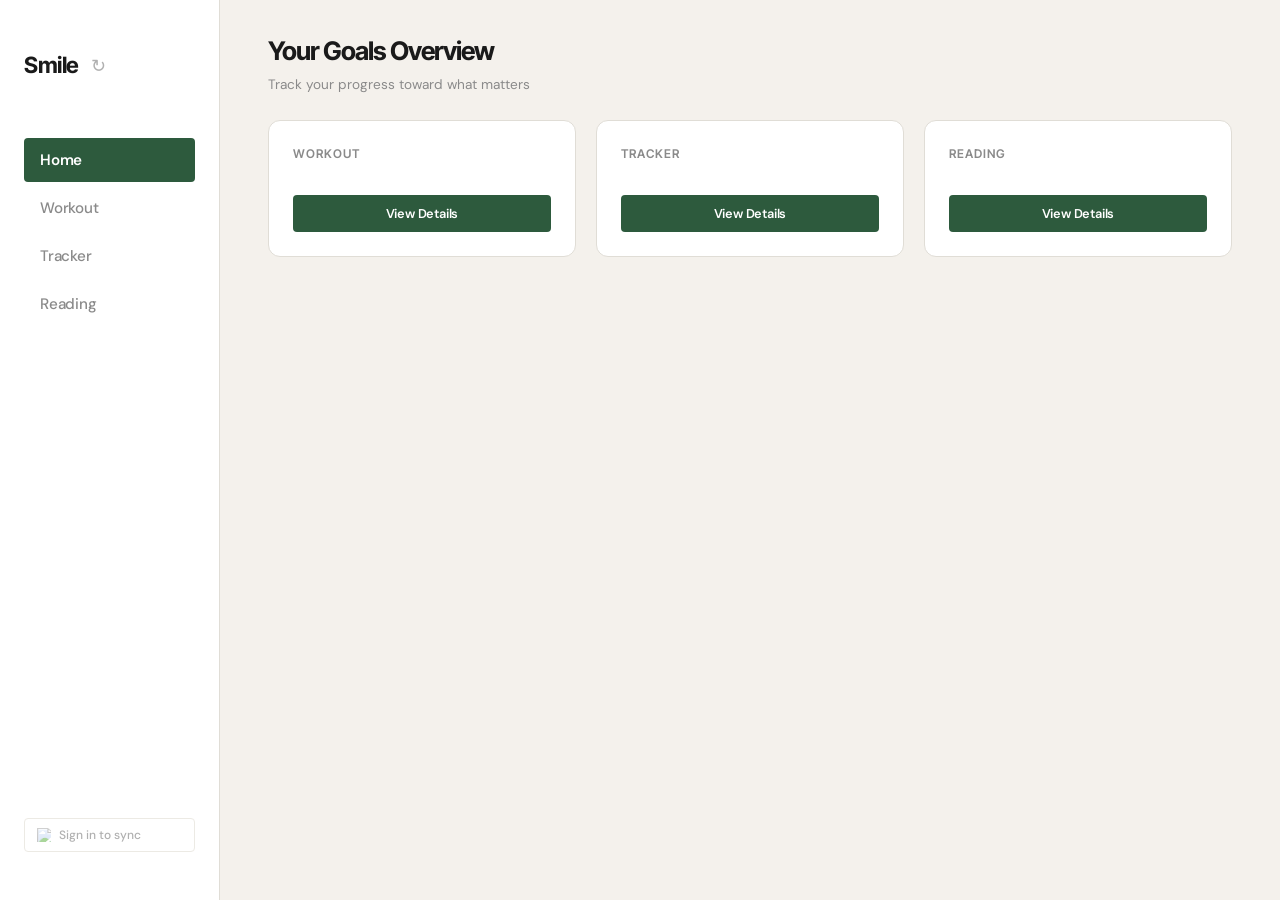
==== index.html @ b223a724 "Add refresh button next to Smile brand name Small ↻ button in the sidebar for easy refresh on mobile" ====
<!DOCTYPE html>
<html lang="en">
<head>
    <meta charset="UTF-8">
    <meta name="viewport" content="width=device-width, initial-scale=1.0">
    <title>Smile</title>
    <link rel="icon" href="data:image/svg+xml,<svg xmlns='http://www.w3.org/2000/svg' viewBox='0 0 100 100'><rect width='100' height='100' rx='22' fill='%231A3B1C'/><rect x='27' y='26' width='10' height='22' rx='5' fill='%23E8E2D2'/><rect x='57' y='26' width='10' height='22' rx='5' fill='%23E8E2D2'/><path d='M 28 60 Q 50 82 72 60' stroke='%23E8E2D2' stroke-width='4' fill='none' stroke-linecap='round'/></svg>" type="image/svg+xml">
    <link rel="manifest" href="manifest.json">
    <meta name="theme-color" content="#2D5A3D">
    <meta name="apple-mobile-web-app-capable" content="yes">
    <meta name="apple-mobile-web-app-status-bar-style" content="black-translucent">
    <meta name="apple-mobile-web-app-title" content="Smile">
    <link rel="apple-touch-icon" href="icon-192.png">
    <!-- Firebase SDK -->
    <script src="https://www.gstatic.com/firebasejs/10.12.2/firebase-app-compat.js"></script>
    <script src="https://www.gstatic.com/firebasejs/10.12.2/firebase-auth-compat.js"></script>
    <script src="https://www.gstatic.com/firebasejs/10.12.2/firebase-database-compat.js"></script>
    <style>
@import url('https://fonts.googleapis.com/css2?family=DM+Sans:wght@400;500;600;700&family=Inter+Tight:wght@400;500;600;700&display=swap');

* {
    margin: 0;
    padding: 0;
    box-sizing: border-box;
}

:root {
    --primary-accent: #2D5A3D;
    --accent-pop: #E07A3A;
    --bg-main: #FFFFFF;
    --bg-surface: #F4F1EC;
    --bg-card: #FFFFFF;
    --text-primary: #1A1A1A;
    --text-secondary: #8A8A8A;
    --text-tertiary: #B0B0B0;
    --border-color: #E0DDD6;
    --border-light: #ECEAE4;
    --shadow-sm: 0 1px 2px rgba(0, 0, 0, 0.04);
    --shadow-md: 0 4px 16px rgba(0, 0, 0, 0.06);
    --shadow-lg: 0 8px 32px rgba(0, 0, 0, 0.08);
    --radius-sm: 4px;
    --radius-md: 8px;
    --radius-lg: 12px;
}

body {
    font-family: 'DM Sans', -apple-system, BlinkMacSystemFont, sans-serif;
    background-color: var(--bg-main);
    color: var(--text-primary);
    line-height: 1.5;
    -webkit-font-smoothing: antialiased;
}

.app-container {
    display: flex;
    height: 100vh;
    gap: 0;
}

.sidebar-nav {
    width: 220px;
    background: var(--bg-main);
    border-right: 1px solid var(--border-color);
    padding: 3rem 1.5rem;
    display: flex;
    flex-direction: column;
    gap: 3.5rem;
    overflow-y: auto;
    flex-shrink: 0;
}

.sidebar-brand {
    font-family: 'Inter Tight', sans-serif;
    font-size: 1.4rem;
    font-weight: 700;
    color: var(--text-primary);
    letter-spacing: -0.5px;
}

.sidebar-menu {
    display: flex;
    flex-direction: column;
    gap: 0.25rem;
}

.sidebar-btn {
    padding: 0.75rem 1rem;
    border: none;
    background: transparent;
    color: var(--text-secondary);
    font-family: 'DM Sans', sans-serif;
    font-size: 0.95rem;
    font-weight: 500;
    cursor: pointer;
    border-radius: var(--radius-sm);
    transition: color 0.2s ease;
    text-align: left;
    letter-spacing: -0.2px;
}

.sidebar-btn:hover { color: var(--text-primary); }

.sidebar-btn.active {
    background: var(--primary-accent);
    color: #FFFFFF;
    font-weight: 600;
}

.pages-wrapper {
    flex: 1;
    overflow-y: auto;
    padding: 2rem 3rem;
    background: var(--bg-surface);
}

.page { display: none; animation: fadeIn 0.3s ease-in; }
.page.active { display: block; }

@keyframes fadeIn {
    from { opacity: 0; transform: translateY(4px); }
    to { opacity: 1; transform: translateY(0); }
}

.page-header { margin-bottom: 1.5rem; }

.page-header h1 {
    font-family: 'Inter Tight', sans-serif;
    font-size: 1.6rem;
    color: var(--text-primary);
    margin-bottom: 0.3rem;
    font-weight: 700;
    letter-spacing: -1px;
}

.page-header p {
    font-size: 0.85rem;
    color: var(--text-secondary);
    font-weight: 400;
}

.goals-grid {
    display: grid;
    grid-template-columns: repeat(3, 1fr);
    gap: 1.25rem;
}

.goal-card {
    background: var(--bg-card);
    border: 1px solid var(--border-color);
    border-radius: var(--radius-lg);
    padding: 1.5rem;
    transition: border-color 0.2s ease;
    display: flex;
    flex-direction: column;
}

.goal-card:hover { border-color: var(--text-tertiary); }

.goal-card h3 {
    font-family: 'Inter Tight', sans-serif;
    font-size: 0.75rem;
    color: var(--text-secondary);
    margin-bottom: 1rem;
    font-weight: 600;
    text-transform: uppercase;
    letter-spacing: 1px;
}

.goal-items {
    margin-bottom: 1rem;
    display: flex;
    flex-direction: column;
    gap: 0.25rem;
    flex: 1;
}

.goal-item {
    display: grid;
    grid-template-columns: 1.2fr 1fr 1fr auto;
    gap: 0.5rem;
    align-items: center;
    padding: 0.5rem 0;
    border-bottom: 1px solid var(--border-light);
}

.goal-item:last-of-type { border-bottom: none; }

.goal-item-name { color: var(--text-primary); font-weight: 500; font-size: 0.9rem; }

.goal-item-current {
    text-align: center; font-weight: 500; color: var(--text-secondary);
    font-size: 0.85rem; font-family: 'Inter Tight', sans-serif;
    background: var(--bg-surface); border-radius: var(--radius-sm);
    padding: 0.25rem 0.5rem;
}

.goal-item-goal {
    text-align: center; font-weight: 700; color: var(--primary-accent);
    font-size: 0.85rem; font-family: 'Inter Tight', sans-serif;
    background: rgba(45, 90, 61, 0.08); border-radius: var(--radius-sm);
    padding: 0.25rem 0.5rem;
}

.goal-item-pct {
    text-align: right; font-weight: 700; color: var(--accent-pop);
    min-width: 36px; font-size: 0.85rem; font-family: 'Inter Tight', sans-serif;
}

.goal-header-row { display: none; }

.goal-item.goal-header {
    background: transparent; border: none;
    border-bottom: 2px solid var(--border-color);
    padding: 0 0 0.5rem 0; margin-bottom: 0.25rem;
}

.goal-item.goal-header .goal-item-name { font-size: 0; }

.goal-item.goal-header .goal-item-current,
.goal-item.goal-header .goal-item-goal {
    font-size: 0.7rem; font-weight: 700; color: var(--text-secondary);
    text-transform: uppercase; letter-spacing: 0.5px;
    background: none; padding: 0;
}

.goal-item.goal-header .goal-item-current { color: var(--text-tertiary); }
.goal-item.goal-header .goal-item-goal { color: var(--primary-accent); }

.goal-item.goal-header .goal-item-pct {
    font-size: 0.7rem; font-weight: 700; color: var(--text-tertiary);
    text-transform: uppercase; letter-spacing: 0.5px;
}

.countdown-section { margin-top: 0.75rem; padding-top: 0.75rem; border-top: 1px solid var(--border-color); }
.countdown-text { font-size: 0.8rem; color: var(--text-secondary); font-weight: 500; }

.card-link-btn {
    background: var(--primary-accent); color: #FFFFFF; border: none;
    padding: 0.65rem 1.25rem; border-radius: var(--radius-sm);
    cursor: pointer; font-family: 'DM Sans', sans-serif; font-weight: 600;
    transition: opacity 0.2s ease; width: 100%; font-size: 0.8rem;
    letter-spacing: -0.2px; margin-top: auto;
}

.card-link-btn:hover { opacity: 0.85; }

.workout-container { display: flex; flex-direction: column; gap: 2rem; }

.exercises-grid {
    display: grid; grid-template-columns: repeat(auto-fill, minmax(280px, 1fr)); gap: 1.25rem;
}

.workout-card {
    background: var(--bg-card); border: 1px solid var(--border-color);
    border-radius: var(--radius-lg); padding: 1.75rem;
    transition: border-color 0.2s ease;
}

.workout-card:hover { border-color: var(--text-tertiary); }

.card-header { display: flex; justify-content: space-between; align-items: start; margin-bottom: 1.5rem; }
.card-header h3 { font-family: 'Inter Tight', sans-serif; font-size: 1rem; color: var(--text-primary); font-weight: 600; }

.card-label {
    background: var(--bg-surface); color: var(--text-primary);
    padding: 0.3rem 0.75rem; border-radius: var(--radius-sm);
    font-size: 0.75rem; font-weight: 600; border: 1px solid var(--border-color);
    font-family: 'Inter Tight', sans-serif;
}

.workout-card h3 {
    font-family: 'Inter Tight', sans-serif; font-size: 1rem;
    color: var(--text-primary); margin-bottom: 0.5rem; font-weight: 600;
}

.exercise-goal {
    display: inline-block; background: var(--bg-surface); color: var(--text-secondary);
    padding: 0.35rem 0.75rem; border-radius: var(--radius-sm); font-size: 0.8rem;
    font-weight: 600; margin-bottom: 1rem; font-family: 'Inter Tight', sans-serif;
    letter-spacing: -0.2px;
}

.card-content { display: flex; flex-direction: column; gap: 1rem; }

.input-group { display: flex; flex-direction: column; gap: 0.4rem; }

.input-group label {
    font-weight: 500; color: var(--text-secondary); font-size: 0.8rem;
    text-transform: uppercase; letter-spacing: 0.3px;
}

.input-group input, .input-group select {
    padding: 0.7rem 0.85rem; border: 1px solid var(--border-color);
    border-radius: var(--radius-sm); font-size: 0.95rem;
    font-family: 'DM Sans', sans-serif; transition: border-color 0.2s ease;
    background: var(--bg-main); color: var(--text-primary);
}

.input-group input:focus, .input-group select:focus { outline: none; border-color: var(--text-primary); }

.input-group-inline {
    display: grid; grid-template-columns: repeat(auto-fit, minmax(150px, 1fr));
    gap: 1rem; align-items: end;
}

.btn-primary {
    background: var(--primary-accent); color: #FFFFFF; border: none;
    padding: 0.7rem 1.5rem; border-radius: var(--radius-sm); font-size: 0.9rem;
    font-family: 'DM Sans', sans-serif; font-weight: 600; cursor: pointer;
    transition: opacity 0.2s ease; letter-spacing: -0.2px;
}

.btn-primary:hover { opacity: 0.85; }
.btn-primary:active { opacity: 0.75; }

.progress-display {
    margin-top: 0.75rem; padding: 0.75rem; background: var(--bg-surface);
    border-radius: var(--radius-sm); font-size: 0.85rem;
    color: var(--text-secondary); font-family: 'Inter Tight', sans-serif;
}

.progress-display.achieved { background: var(--bg-surface); color: var(--text-primary); font-weight: 600; }

.tracker-container { display: flex; flex-direction: column; gap: 1rem; }
.tracker-top-row { display: grid; grid-template-columns: 1fr 1fr; gap: 1.25rem; }

.progress-section {
    background: var(--bg-card); border: 1px solid var(--border-color);
    border-radius: var(--radius-lg); padding: 1rem 1.5rem;
}

.progress-section .big-stat {
    display: flex; align-items: baseline; justify-content: center;
    gap: 0.5rem; margin-bottom: 0.5rem;
}

.progress-section .stat-value { font-size: 1.8rem; margin-bottom: 0; }
.progress-section .stat-label { font-size: 0.8rem; }

.progress-section h2, .input-section h2, .breakdown-section h2, .history-section h2 {
    font-family: 'Inter Tight', sans-serif; font-size: 0.75rem;
    color: var(--text-secondary); margin-bottom: 1rem; font-weight: 600;
    text-transform: uppercase; letter-spacing: 1px;
}

.big-stat { text-align: center; margin-bottom: 0.75rem; }

.stat-value {
    font-family: 'Inter Tight', sans-serif; font-size: 2rem; font-weight: 700;
    color: var(--text-primary); margin-bottom: 0.2rem; letter-spacing: -1.5px;
}

.stat-label { font-size: 0.8rem; color: var(--text-secondary); }

.progress-bar {
    height: 4px; background: var(--border-color); border-radius: 2px;
    overflow: hidden; margin-bottom: 0.5rem;
}

.progress-fill {
    height: 100%; background: var(--primary-accent);
    border-radius: 2px; transition: width 0.4s ease;
}

.progress-text { text-align: center; color: var(--text-secondary); font-weight: 500; font-size: 0.85rem; }

.btn-edit-trades {
    display: block; margin: 0.75rem auto 0; background: none; border: 1px solid var(--border-color);
    color: var(--text-tertiary); font-size: 0.7rem; font-weight: 500; padding: 0.35rem 0.75rem;
    border-radius: var(--radius-sm); cursor: pointer; font-family: 'DM Sans', sans-serif;
    transition: all 0.2s;
}
.btn-edit-trades:hover { color: var(--text-primary); border-color: var(--text-secondary); }

.input-section, .breakdown-section {
    background: var(--bg-card); border: 1px solid var(--border-color);
    border-radius: var(--radius-lg); padding: 1rem 1.5rem;
}

.breakdown-grid { display: grid; grid-template-columns: repeat(4, 1fr); gap: 0.75rem; }

.breakdown-card {
    background: var(--bg-surface); border: 1px solid var(--border-light);
    border-radius: var(--radius-md); padding: 1rem 1.25rem;
    transition: border-color 0.2s ease;
}

.breakdown-card:hover { border-color: var(--text-tertiary); }

.breakdown-card h3 {
    font-family: 'Inter Tight', sans-serif; font-size: 0.8rem;
    color: var(--text-primary); margin-bottom: 0.5rem; font-weight: 600;
}

.breakdown-card .stat-value { font-size: 1.4rem; letter-spacing: -1px; }
.breakdown-card .stat-label { font-size: 0.7rem; }
.breakdown-stat { text-align: center; margin-bottom: 0.5rem; }

.breakdown-detail {
    font-size: 0.75rem; color: var(--text-secondary);
    margin-bottom: 0.25rem; display: flex; justify-content: space-between;
}

.mini-progress { height: 3px; background: var(--border-color); border-radius: 2px; overflow: hidden; margin-top: 0.75rem; }
.mini-progress-fill { height: 100%; background: var(--primary-accent); transition: width 0.4s ease; }

.history-section {
    background: var(--bg-card); border: 1px solid var(--border-color);
    border-radius: var(--radius-lg); padding: 2rem;
}

.trade-list { display: flex; flex-direction: column; gap: 0; }

.trade-item {
    display: flex; justify-content: space-between; align-items: center;
    padding: 1rem 0; border-bottom: 1px solid var(--border-light);
}

.trade-item:last-child { border-bottom: none; }
.trade-item-left { display: flex; flex-direction: column; gap: 0.2rem; }
.trade-item-size { font-weight: 600; color: var(--text-primary); font-size: 0.9rem; }
.trade-item-date { font-size: 0.8rem; color: var(--text-tertiary); }

.trade-item-profit {
    font-family: 'Inter Tight', sans-serif; font-size: 1rem;
    font-weight: 700; color: var(--text-primary);
}

.empty-state { text-align: center; padding: 2.5rem; color: var(--text-tertiary); font-size: 0.9rem; }

.reading-container { display: flex !important; flex-direction: column; gap: 2rem; }
.books-grid { display: grid !important; grid-template-columns: repeat(3, 1fr) !important; gap: 1.25rem !important; }

.book-card {
    background: var(--bg-card); border: 1px solid var(--border-color);
    border-radius: var(--radius-lg); padding: 2rem;
    transition: border-color 0.2s ease; display: flex !important;
    flex-direction: column; gap: 1.5rem; position: relative;
    overflow: hidden; color: var(--text-primary);
}

.book-card::before {
    content: ''; position: absolute; top: 0; left: 0; right: 0;
    height: 3px; pointer-events: none;
}

.book-card:hover { border-color: var(--text-tertiary); }
.book-card-gradient-1::before { background: var(--primary-accent); }
.book-card-gradient-2::before { background: var(--accent-pop); }
.book-card-gradient-3::before { background: var(--text-secondary); }

.book-header { display: flex; gap: 1rem; align-items: center; z-index: 1; }

.book-icon {
    font-family: 'Inter Tight', sans-serif; font-size: 1rem; font-weight: 700;
    width: 40px; height: 40px; display: flex; align-items: center;
    justify-content: center; background: var(--bg-surface);
    border-radius: var(--radius-sm); flex-shrink: 0; color: var(--text-primary);
}

.book-info { flex: 1; }

.book-card h3 {
    font-family: 'Inter Tight', sans-serif; font-size: 1.1rem;
    color: var(--text-primary); margin-bottom: 0.15rem;
    font-weight: 700; letter-spacing: -0.5px;
}

.book-author { color: var(--text-secondary); font-size: 0.85rem; font-weight: 400; }
.book-body { display: flex; flex-direction: column; gap: 1.25rem; z-index: 1; }
.input-row { display: flex; gap: 0.75rem; align-items: flex-end; }
.input-row .input-group { flex: 1; }

.input-row .input-group label {
    font-size: 0.75rem; font-weight: 500; color: var(--text-secondary);
    margin-bottom: 0.4rem; text-transform: uppercase; letter-spacing: 0.3px;
}

.input-row .input-group input {
    background: var(--bg-surface); border: 1px solid var(--border-color);
    color: var(--text-primary); padding: 0.6rem; border-radius: var(--radius-sm);
    font-size: 0.9rem; font-family: 'Inter Tight', sans-serif; font-weight: 600;
    text-align: center; transition: border-color 0.2s ease;
    width: 100%; box-sizing: border-box;
}

.input-row .input-group input::placeholder { color: var(--text-tertiary); }
.input-row .input-group input:focus { outline: none; border-color: var(--text-primary); }
.divider { font-size: 1rem; color: var(--text-tertiary); font-weight: 300; margin-bottom: 0.4rem; }

.btn-save {
    background: var(--primary-accent); border: none; color: #FFFFFF;
    padding: 0.7rem 1.25rem; border-radius: var(--radius-sm); font-size: 0.85rem;
    font-family: 'DM Sans', sans-serif; font-weight: 600; cursor: pointer;
    transition: opacity 0.2s ease; letter-spacing: -0.2px;
}

.btn-save:hover { opacity: 0.85; }
.btn-save:active { opacity: 0.75; }

.book-card .progress-display {
    background: var(--bg-surface); color: var(--text-secondary); border: none;
    border-radius: var(--radius-sm); padding: 0.75rem; font-size: 0.8rem;
    font-weight: 500; text-align: center; font-family: 'Inter Tight', sans-serif;
}

.book-card .progress-display.achieved { background: var(--bg-surface); color: var(--text-primary); font-weight: 600; }

@media (max-width: 768px) {
    .app-container { flex-direction: column; }
    .sidebar-nav {
        width: 100%; border-right: none; border-bottom: 1px solid var(--border-color);
        padding: 1.5rem; display: grid; grid-template-columns: auto 1fr;
        gap: 2rem; align-items: center; flex-direction: row;
    }
    .sidebar-brand { grid-column: 1; }
    .sidebar-menu { grid-column: 2; flex-direction: row; gap: 0.5rem; }
    .pages-wrapper { padding: 2rem; }
    .page-header h1 { font-size: 1.6rem; }
    .goals-grid, .exercises-grid, .breakdown-grid, .tracker-top-row { grid-template-columns: 1fr; }
    .books-grid { grid-template-columns: 1fr !important; }
}

.auth-section {
    margin-top: auto;
    padding-top: 0.5rem;
}

.sign-in-btn {
    display: flex; align-items: center; gap: 0.5rem;
    width: 100%; padding: 0.5rem 0.75rem; border: 1px solid var(--border-light);
    background: transparent; border-radius: var(--radius-sm);
    cursor: pointer; font-family: 'DM Sans', sans-serif; font-size: 0.75rem;
    font-weight: 500; color: var(--text-tertiary); transition: color 0.2s;
}
.sign-in-btn:hover { color: var(--text-secondary); border-color: var(--border-color); }
.sign-in-btn img { width: 14px; height: 14px; opacity: 0.5; }

.user-info {
    display: flex; align-items: center; gap: 0.5rem;
    padding: 0;
}
.user-avatar { display: none; }
.user-initial {
    width: 20px; height: 20px; border-radius: 50%; background: var(--primary-accent);
    color: #fff; font-size: 0.6rem; font-weight: 700; display: flex;
    align-items: center; justify-content: center; flex-shrink: 0;
    font-family: 'Inter Tight', sans-serif;
}
.user-details { flex: 1; min-width: 0; }
.user-name {
    font-size: 0.7rem; font-weight: 500; color: var(--text-tertiary);
    white-space: nowrap; overflow: hidden; text-overflow: ellipsis;
}
.user-email { display: none; }
.sign-out-btn {
    background: none; border: none; color: var(--text-tertiary);
    font-size: 0.65rem; font-weight: 400; cursor: pointer; padding: 0;
    font-family: 'DM Sans', sans-serif; opacity: 0; transition: opacity 0.2s;
}
.auth-section:hover .sign-out-btn { opacity: 1; }
.sign-out-btn:hover { color: var(--accent-pop); }

.refresh-btn {
    background: none; border: none; color: var(--text-tertiary);
    font-size: 1.1rem; cursor: pointer; padding: 0.1rem 0.3rem;
    border-radius: var(--radius-sm); transition: all 0.2s; vertical-align: middle;
    margin-left: 0.25rem;
}
.refresh-btn:hover { color: var(--primary-accent); }
.refresh-btn:active { transform: rotate(180deg); }

.sync-badge { display: none; }
.sync-dot {
    width: 5px; height: 5px; background: var(--primary-accent);
    border-radius: 50%; display: inline-block;
}
    </style>
</head>
<body>
    <div class="app-container">
        <!-- Left Sidebar Navigation -->
        <aside class="sidebar-nav">
            <div class="sidebar-brand">Smile <button class="refresh-btn" onclick="location.reload()" title="Refresh">↻</button></div>
            <nav class="sidebar-menu">
                <button class="sidebar-btn active" data-page="home">Home</button>
                <button class="sidebar-btn" data-page="workout">Workout</button>
                <button class="sidebar-btn" data-page="tracker">Tracker</button>
                <button class="sidebar-btn" data-page="reading">Reading</button>
            </nav>
            <div class="auth-section" id="auth-section">
                <button class="sign-in-btn" id="sign-in-btn" onclick="signInWithGoogle()">
                    <img src="https://www.gstatic.com/firebasejs/ui/2.0.0/images/auth/google.svg" alt="G">
                    Sign in to sync
                </button>
            </div>
        </aside>

        <!-- Pages Container -->
        <div class="pages-wrapper">
            <!-- HOME PAGE -->
            <div id="home" class="page active">
                <div class="page-header">
                    <h1>Your Goals Overview</h1>
                    <p>Track your progress toward what matters</p>
                </div>

                <div class="goals-grid">
                    <!-- Workout Summary -->
                    <div class="goal-card">
                        <h3>Workout</h3>
                        <div class="goal-header-row">
                            <div class="goal-label-big">GOAL</div>
                            <div class="goal-label-small">Current</div>
                        </div>
                        <div class="goal-items" id="home-workout-summary">
                            <!-- Populated by JS -->
                        </div>
                        <button class="card-link-btn" onclick="goToPage('workout')">View Details</button>
                    </div>

                    <!-- Tracker Summary -->
                    <div class="goal-card">
                        <h3>Tracker</h3>
                        <div id="home-trade-summary">
                            <!-- Populated by JS -->
                        </div>
                        <button class="card-link-btn" onclick="goToPage('tracker')">View Details</button>
                    </div>

                    <!-- Reading Summary -->
                    <div class="goal-card">
                        <h3>Reading</h3>
                        <div class="goal-items" id="home-reading-summary">
                            <!-- Populated by JS -->
                        </div>
                        <button class="card-link-btn" onclick="goToPage('reading')">View Details</button>
                    </div>
                </div>
            </div>

            <!-- WORKOUT PAGE -->
            <div id="workout" class="page">
                <div class="page-header">
                    <h1>Workout Goals</h1>
                    <p>Target weight: 70kg</p>
                </div>

                <div class="workout-container">
                    <!-- Weight Goal -->
                    <div class="workout-card">
                        <div class="card-header">
                            <h3>⚖️ Current Weight</h3>
                            <span class="card-label">Target: 70kg</span>
                        </div>
                        <div class="card-content">
                            <div class="input-group">
                                <label>Current Weight (kg)</label>
                                <input type="number" id="weight-input" placeholder="Enter weight" step="0.1">
                            </div>
                            <div class="input-group">
                                <label>Date Updated</label>
                                <input type="date" id="weight-date" :value="today">
                            </div>
                            <button class="btn-primary" onclick="saveWorkoutData('weight')">Save</button>
                            <div id="weight-display" class="progress-display"></div>
                        </div>
                    </div>

                    <!-- Exercise Goals -->
                    <div class="exercises-grid">
                        <div class="workout-card">
                            <h3>Weighted Pull Up</h3>
                            <span class="exercise-goal">40kg × 8 reps</span>
                            <div class="input-group">
                                <label>Current (kg)</label>
                                <input type="number" id="pullup-weight" placeholder="0" step="0.5">
                            </div>
                            <div class="input-group">
                                <label>Reps</label>
                                <input type="number" id="pullup-reps" placeholder="0">
                            </div>
                            <div class="input-group">
                                <label>Date</label>
                                <input type="date" id="pullup-date">
                            </div>
                            <button class="btn-primary" onclick="saveWorkoutData('pullup')">Save</button>
                            <div id="pullup-display" class="progress-display"></div>
                        </div>

                        <div class="workout-card">
                            <h3>Weighted Dips</h3>
                            <span class="exercise-goal">40kg × 8 reps</span>
                            <div class="input-group">
                                <label>Current (kg)</label>
                                <input type="number" id="dips-weight" placeholder="0" step="0.5">
                            </div>
                            <div class="input-group">
                                <label>Reps</label>
                                <input type="number" id="dips-reps" placeholder="0">
                            </div>
                            <div class="input-group">
                                <label>Date</label>
                                <input type="date" id="dips-date">
                            </div>
                            <button class="btn-primary" onclick="saveWorkoutData('dips')">Save</button>
                            <div id="dips-display" class="progress-display"></div>
                        </div>

                        <div class="workout-card">
                            <h3>Incline Bench Press</h3>
                            <span class="exercise-goal">40kg × 8 reps</span>
                            <div class="input-group">
                                <label>Current (kg)</label>
                                <input type="number" id="bench-weight" placeholder="0" step="0.5">
                            </div>
                            <div class="input-group">
                                <label>Reps</label>
                                <input type="number" id="bench-reps" placeholder="0">
                            </div>
                            <div class="input-group">
                                <label>Date</label>
                                <input type="date" id="bench-date">
                            </div>
                            <button class="btn-primary" onclick="saveWorkoutData('bench')">Save</button>
                            <div id="bench-display" class="progress-display"></div>
                        </div>

                        <div class="workout-card">
                            <h3>Lat Pulldown</h3>
                            <span class="exercise-goal">100kg × 8 reps</span>
                            <div class="input-group">
                                <label>Current (kg)</label>
                                <input type="number" id="lat-weight" placeholder="0" step="0.5">
                            </div>
                            <div class="input-group">
                                <label>Reps</label>
                                <input type="number" id="lat-reps" placeholder="0">
                            </div>
                            <div class="input-group">
                                <label>Date</label>
                                <input type="date" id="lat-date">
                            </div>
                            <button class="btn-primary" onclick="saveWorkoutData('lat')">Save</button>
                            <div id="lat-display" class="progress-display"></div>
                        </div>

                        <div class="workout-card">
                            <h3>Squat</h3>
                            <span class="exercise-goal">80kg × 8 reps</span>
                            <div class="input-group">
                                <label>Current (kg)</label>
                                <input type="number" id="squat-weight" placeholder="0" step="0.5">
                            </div>
                            <div class="input-group">
                                <label>Reps</label>
                                <input type="number" id="squat-reps" placeholder="0">
                            </div>
                            <div class="input-group">
                                <label>Date</label>
                                <input type="date" id="squat-date">
                            </div>
                            <button class="btn-primary" onclick="saveWorkoutData('squat')">Save</button>
                            <div id="squat-display" class="progress-display"></div>
                        </div>

                        <div class="workout-card">
                            <h3>Half Marathon</h3>
                            <span class="exercise-goal">August 31, 2026</span>
                            <div class="input-group">
                                <label>Miles Completed</label>
                                <input type="number" id="marathon-distance" placeholder="0" step="0.1">
                            </div>
                            <div class="input-group">
                                <label>Last Run Date</label>
                                <input type="date" id="marathon-date">
                            </div>
                            <button class="btn-primary" onclick="saveWorkoutData('marathon')">Save</button>
                            <div id="marathon-display" class="progress-display"></div>
                        </div>
                    </div>
                </div>
            </div>

            <!-- TRADE TRACKER PAGE -->
            <div id="tracker" class="page">
                <div class="page-header">
                    <h1>Trade Tracker</h1>
                    <p>Goal: $30,000</p>
                </div>

                <div class="tracker-container">
                    <!-- Progress + Input Row -->
                    <div class="tracker-top-row">
                        <div class="progress-section">
                            <h2>Overall Progress</h2>
                            <div class="big-stat">
                                <div class="stat-value" id="total-earned">$0</div>
                                <div class="stat-label">of $30,000</div>
                            </div>
                            <div class="progress-bar">
                                <div class="progress-fill" id="overall-progress" style="width: 0%"></div>
                            </div>
                            <div class="progress-text" id="progress-percentage">0% complete</div>
                            <button class="btn-edit-trades" onclick="editTrades()">Edit Total</button>
                        </div>

                        <div class="input-section">
                            <h2>Log a Trade</h2>
                            <div class="input-group-inline">
                                <div class="input-group">
                                    <label>Trade Size</label>
                                    <select id="trade-size">
                                        <option value="50">$50 Trades</option>
                                        <option value="100">$100 Trades</option>
                                        <option value="500">$500 Trades</option>
                                        <option value="1000">$1000 Trades</option>
                                    </select>
                                </div>
                                <div class="input-group">
                                    <label>Profit ($)</label>
                                    <input type="number" id="trade-profit" placeholder="0" step="0.01">
                                </div>
                                <button class="btn-primary" onclick="addTrade()">Log Trade</button>
                            </div>
                        </div>
                    </div>

                    <!-- Trade Breakdown -->
                    <div class="breakdown-section">
                        <h2>Breakdown by Trade Size</h2>
                        <div class="breakdown-grid">
                            <div class="breakdown-card">
                                <h3>50 Trades</h3>
                                <div class="breakdown-stat">
                                    <div class="stat-value" id="earned-50">0</div>
                                    <div class="stat-label">Earned</div>
                                </div>
                                <div class="breakdown-detail">Trades: <span id="count-50">0</span></div>
                                <div class="breakdown-detail">Needed: <span id="needed-50">600</span></div>
                                <div class="mini-progress">
                                    <div class="mini-progress-fill" id="progress-50" style="width: 0%"></div>
                                </div>
                            </div>

                            <div class="breakdown-card">
                                <h3>100 Trades</h3>
                                <div class="breakdown-stat">
                                    <div class="stat-value" id="earned-100">0</div>
                                    <div class="stat-label">Earned</div>
                                </div>
                                <div class="breakdown-detail">Trades: <span id="count-100">0</span></div>
                                <div class="breakdown-detail">Needed: <span id="needed-100">300</span></div>
                                <div class="mini-progress">
                                    <div class="mini-progress-fill" id="progress-100" style="width: 0%"></div>
                                </div>
                            </div>

                            <div class="breakdown-card">
                                <h3>500 Trades</h3>
                                <div class="breakdown-stat">
                                    <div class="stat-value" id="earned-500">0</div>
                                    <div class="stat-label">Earned</div>
                                </div>
                                <div class="breakdown-detail">Trades: <span id="count-500">0</span></div>
                                <div class="breakdown-detail">Needed: <span id="needed-500">60</span></div>
                                <div class="mini-progress">
                                    <div class="mini-progress-fill" id="progress-500" style="width: 0%"></div>
                                </div>
                            </div>

                            <div class="breakdown-card">
                                <h3>1000 Trades</h3>
                                <div class="breakdown-stat">
                                    <div class="stat-value" id="earned-1000">0</div>
                                    <div class="stat-label">Earned</div>
                                </div>
                                <div class="breakdown-detail">Trades: <span id="count-1000">0</span></div>
                                <div class="breakdown-detail">Needed: <span id="needed-1000">30</span></div>
                                <div class="mini-progress">
                                    <div class="mini-progress-fill" id="progress-1000" style="width: 0%"></div>
                                </div>
                            </div>
                        </div>
                    </div>

                    <!-- Trade History (hidden for compact view) -->
                    <div class="history-section" style="display: none;">
                        <h2>Recent Trades</h2>
                        <div id="trade-history" class="trade-list">
                            <p class="empty-state">No trades logged yet</p>
                        </div>
                    </div>
                </div>
            </div>

            <!-- READING PAGE -->
            <div id="reading" class="page">
                <div class="page-header">
                    <h1>Reading</h1>
                    <p>Track your literary journey</p>
                </div>

                <div class="reading-container">
                    <!-- Books Grid -->
                    <div class="books-grid">
                        <!-- Principles by Ray Dalio -->
                        <div class="book-card book-card-gradient-1">
                            <div class="book-header">
                                <div class="book-icon">P</div>
                                <div class="book-info">
                                    <h3>Principles</h3>
                                    <p class="book-author">Ray Dalio</p>
                                </div>
                            </div>
                            <div class="book-body">
                                <div class="input-row">
                                    <div class="input-group">
                                        <label>Current Page</label>
                                        <input type="number" id="principles-page" placeholder="0">
                                    </div>
                                    <div class="divider">/</div>
                                    <div class="input-group">
                                        <label>Total</label>
                                        <input type="number" id="principles-total" placeholder="0">
                                    </div>
                                </div>
                                <button class="btn-save" onclick="saveReading('principles')">Update Progress</button>
                                <div id="principles-display" class="progress-display"></div>
                            </div>
                        </div>

                        <!-- Atomic Habits -->
                        <div class="book-card book-card-gradient-2">
                            <div class="book-header">
                                <div class="book-icon">A</div>
                                <div class="book-info">
                                    <h3>Atomic Habits</h3>
                                    <p class="book-author">James Clear</p>
                                </div>
                            </div>
                            <div class="book-body">
                                <div class="input-row">
                                    <div class="input-group">
                                        <label>Current Page</label>
                                        <input type="number" id="habits-page" placeholder="0">
                                    </div>
                                    <div class="divider">/</div>
                                    <div class="input-group">
                                        <label>Total</label>
                                        <input type="number" id="habits-total" placeholder="0">
                                    </div>
                                </div>
                                <button class="btn-save" onclick="saveReading('habits')">Update Progress</button>
                                <div id="habits-display" class="progress-display"></div>
                            </div>
                        </div>

                        <!-- Power Audiobook -->
                        <div class="book-card book-card-gradient-3">
                            <div class="book-header">
                                <div class="book-icon">Pw</div>
                                <div class="book-info">
                                    <h3>Power</h3>
                                    <p class="book-author">Audiobook</p>
                                </div>
                            </div>
                            <div class="book-body">
                                <div class="input-row">
                                    <div class="input-group">
                                        <label>Current Chapter</label>
                                        <input type="number" id="power-chapter" placeholder="0">
                                    </div>
                                    <div class="divider">/</div>
                                    <div class="input-group">
                                        <label>Total</label>
                                        <input type="number" id="power-total" placeholder="0">
                                    </div>
                                </div>
                                <button class="btn-save" onclick="saveReading('power')">Update Progress</button>
                                <div id="power-display" class="progress-display"></div>
                            </div>
                        </div>
                    </div>
                </div>
            </div>
        </div>
    </div>

    <script>
// ====== FIREBASE CONFIG ======
const firebaseConfig = {
    apiKey: "AIzaSyDzFOeS1rceLOm8fhn2v8pBB8vMZbbp3SE",
    authDomain: "smile-e257a.firebaseapp.com",
    databaseURL: "https://smile-e257a-default-rtdb.firebaseio.com",
    projectId: "smile-e257a",
    storageBucket: "smile-e257a.firebasestorage.app",
    messagingSenderId: "918355092905",
    appId: "1:918355092905:web:8b1fc595851db2d8a010b8"
};

firebase.initializeApp(firebaseConfig);
const auth = firebase.auth();
const db = firebase.database();
let currentUser = null;
let dbRef = null;

// ====== AUTH ======
function signInWithGoogle() {
    const provider = new firebase.auth.GoogleAuthProvider();
    auth.signInWithPopup(provider).catch(err => {
        console.error('Sign-in error:', err);
        alert('Sign-in failed. Please try again.');
    });
}

function signOut() {
    auth.signOut();
}

auth.onAuthStateChanged(user => {
    currentUser = user;
    const authSection = document.getElementById('auth-section');
    if (user) {
        dbRef = db.ref('users/' + user.uid);
        const initial = (user.displayName || user.email || 'U').charAt(0).toUpperCase();
        authSection.innerHTML = `
            <div class="user-info">
                <div class="user-initial">${initial}</div>
                <div class="user-details">
                    <div class="user-name"><span class="sync-dot"></span> ${user.displayName || 'Synced'}</div>
                </div>
                <button class="sign-out-btn" onclick="signOut()">✕</button>
            </div>`;
        // Upload any existing localStorage data to Firebase on first sign-in, then load from Firebase
        migrateLocalToFirebase().then(() => {
            listenForFirebaseChanges();
        });
    } else {
        dbRef = null;
        authSection.innerHTML = `
            <button class="sign-in-btn" id="sign-in-btn" onclick="signInWithGoogle()">
                <img src="https://www.gstatic.com/firebasejs/ui/2.0.0/images/auth/google.svg" alt="G">
                Sign in to sync
            </button>`;
        refreshAllViews();
    }
});

// ====== DATA LAYER ======
// getData/setData: always read/write localStorage; if signed in, also sync to Firebase
function getData(key) {
    try { return JSON.parse(localStorage.getItem(key)) || null; }
    catch { return null; }
}

function setData(key, value) {
    localStorage.setItem(key, JSON.stringify(value));
    if (dbRef) dbRef.child(key).set(value);
}

async function migrateLocalToFirebase() {
    if (!dbRef) return;
    const snapshot = await dbRef.once('value');
    const cloudData = snapshot.val();
    if (cloudData) {
        // Cloud data exists — use it (overwrite local)
        if (cloudData.workout) localStorage.setItem('workout', JSON.stringify(cloudData.workout));
        if (cloudData.trades) localStorage.setItem('trades', JSON.stringify(cloudData.trades));
        if (cloudData.reading) localStorage.setItem('reading', JSON.stringify(cloudData.reading));
    } else {
        // No cloud data — push local data up
        const workout = getData('workout');
        const trades = getData('trades');
        const reading = getData('reading');
        const upload = {};
        if (workout) upload.workout = workout;
        if (trades) upload.trades = trades;
        if (reading) upload.reading = reading;
        if (Object.keys(upload).length > 0) await dbRef.set(upload);
    }
    refreshAllViews();
}

function listenForFirebaseChanges() {
    if (!dbRef) return;
    dbRef.on('value', snapshot => {
        const data = snapshot.val();
        if (!data) return;
        if (data.workout) localStorage.setItem('workout', JSON.stringify(data.workout));
        if (data.trades) localStorage.setItem('trades', JSON.stringify(data.trades));
        if (data.reading) localStorage.setItem('reading', JSON.stringify(data.reading));
        refreshAllViews();
    });
}

function refreshAllViews() {
    updateHomePageSummary();
    displayWorkoutProgress();
    displayTradeProgress();
    displayReadingProgress();
}

// ====== INIT ======
document.addEventListener('DOMContentLoaded', init);

document.querySelectorAll('.sidebar-btn').forEach(btn => {
    btn.addEventListener('click', (e) => { goToPage(e.target.dataset.page); });
});

const today = new Date().toISOString().split('T')[0];

function init() {
    refreshAllViews();
    setDefaultDates();
    if ('serviceWorker' in navigator) {
        navigator.serviceWorker.register('sw.js').catch(() => {});
    }
}

function setDefaultDates() {
    document.querySelectorAll('input[type="date"]').forEach(input => {
        if (!input.value) input.value = today;
    });
}

function goToPage(pageName) {
    document.querySelectorAll('.page').forEach(page => page.classList.remove('active'));
    document.getElementById(pageName).classList.add('active');
    document.querySelectorAll('.sidebar-btn').forEach(btn => btn.classList.remove('active'));
    document.querySelector(`.sidebar-btn[data-page="${pageName}"]`).classList.add('active');
    if (pageName === 'home') updateHomePageSummary();
    else if (pageName === 'workout') displayWorkoutProgress();
    else if (pageName === 'tracker') displayTradeProgress();
    else if (pageName === 'reading') displayReadingProgress();
}

// ====== WORKOUT ======
const workoutGoals = {
    weight: { goal: 70, unit: 'kg' },
    pullup: { weight: 40, reps: 8, unit: 'kg' },
    dips: { weight: 40, reps: 8, unit: 'kg' },
    bench: { weight: 40, reps: 8, unit: 'kg' },
    lat: { weight: 100, reps: 8, unit: 'kg' },
    squat: { weight: 80, reps: 8, unit: 'kg' },
    marathon: { goal: 13.1, unit: 'miles', goalDate: '2026-08-31' }
};

function saveWorkoutData(exercise) {
    const data = {};
    if (exercise === 'weight') {
        data.value = document.getElementById('weight-input').value;
        data.date = document.getElementById('weight-date').value;
    } else if (exercise === 'marathon') {
        data.distance = document.getElementById('marathon-distance').value;
        data.date = document.getElementById('marathon-date').value;
    } else {
        data.weight = document.getElementById(`${exercise}-weight`).value;
        data.reps = document.getElementById(`${exercise}-reps`).value;
        data.date = document.getElementById(`${exercise}-date`).value;
    }
    if (Object.values(data).some(v => v === '')) { alert('Please fill in all fields'); return; }
    let workout = getData('workout') || {};
    workout[exercise] = data;
    setData('workout', workout);
    displayWorkoutProgress();
    alert('Workout data saved!');
}

function displayWorkoutProgress() {
    const workout = getData('workout') || {};
    if (workout.weight) {
        const weight = parseFloat(workout.weight.value);
        const goal = workoutGoals.weight.goal;
        const diff = (goal - weight).toFixed(1);
        const status = weight <= goal ? '✓ Goal achieved!' : `${diff}kg away`;
        document.getElementById('weight-display').textContent = `${weight}kg (${status}) - Last: ${formatDate(workout.weight.date)}`;
        document.getElementById('weight-display').className = weight <= goal ? 'progress-display achieved' : 'progress-display';
    }
    ['pullup', 'dips', 'bench', 'lat', 'squat'].forEach(exercise => {
        if (workout[exercise]) {
            const w = parseFloat(workout[exercise].weight);
            const r = parseInt(workout[exercise].reps);
            const goal = workoutGoals[exercise];
            const status = (w >= goal.weight && r >= goal.reps) ? '✓ Goal achieved!' : 'In progress';
            document.getElementById(`${exercise}-display`).textContent = `${w}kg × ${r} reps (${status}) - Last: ${formatDate(workout[exercise].date)}`;
            document.getElementById(`${exercise}-display`).className = (w >= goal.weight && r >= goal.reps) ? 'progress-display achieved' : 'progress-display';
        }
    });
    if (workout.marathon) {
        const distance = parseFloat(workout.marathon.distance);
        const goal = workoutGoals.marathon.goal;
        const daysLeft = calculateDaysLeft('2026-08-31');
        const status = distance >= goal ? '✓ Goal achieved!' : `${(goal - distance).toFixed(1)} miles away`;
        document.getElementById('marathon-display').textContent = `${distance} miles (${status}) - ${daysLeft} days until deadline`;
        document.getElementById('marathon-display').className = distance >= goal ? 'progress-display achieved' : 'progress-display';
    }
}

function calculateDaysLeft(goalDate) {
    return Math.ceil((new Date(goalDate) - new Date()) / (1000 * 60 * 60 * 24));
}

// ====== READING ======
function saveReading(book) {
    let data = {};
    if (book === 'principles') { data.page = document.getElementById('principles-page').value; data.total = document.getElementById('principles-total').value; }
    else if (book === 'habits') { data.page = document.getElementById('habits-page').value; data.total = document.getElementById('habits-total').value; }
    else if (book === 'power') { data.chapter = document.getElementById('power-chapter').value; data.total = document.getElementById('power-total').value; }
    if (Object.values(data).some(v => v === '')) { alert('Please fill in all fields'); return; }
    let reading = getData('reading') || {};
    reading[book] = data;
    setData('reading', reading);
    displayReadingProgress();
    alert('Reading progress saved!');
}

function displayReadingProgress() {
    const reading = getData('reading') || {};
    const books = [
        { id: 'principles', pageId: 'principles-page', totalId: 'principles-total', displayId: 'principles-display', type: 'pages' },
        { id: 'habits', pageId: 'habits-page', totalId: 'habits-total', displayId: 'habits-display', type: 'pages' },
        { id: 'power', pageId: 'power-chapter', totalId: 'power-total', displayId: 'power-display', type: 'chapters' }
    ];
    books.forEach(book => {
        const bookData = reading[book.id];
        if (bookData) {
            const pageInput = document.getElementById(book.pageId);
            const totalInput = document.getElementById(book.totalId);
            if (book.type === 'pages') { if (pageInput) pageInput.value = bookData.page || ''; }
            else { if (pageInput) pageInput.value = bookData.chapter || ''; }
            if (totalInput) totalInput.value = bookData.total || '';
            const current = parseInt(bookData.page || bookData.chapter);
            const total = parseInt(bookData.total);
            const unit = book.type === 'pages' ? 'pages' : 'chapters';
            if (total > 0) {
                const percent = ((current / total) * 100).toFixed(1);
                document.getElementById(book.displayId).textContent = `${current} / ${total} ${unit} (${percent}% complete)`;
            } else { document.getElementById(book.displayId).textContent = 'Add total to see progress'; }
        } else { document.getElementById(book.displayId).textContent = 'Start tracking your progress'; }
    });
}

// ====== TRADES ======
function editTrades() {
    const trades = getData('trades') || [];
    let totalEarned = 0;
    trades.forEach(t => totalEarned += t.profit);
    const newTotal = prompt(`Current total: $${Math.round(totalEarned)}\n\nEnter new total (or 0 to reset):`, Math.round(totalEarned));
    if (newTotal === null) return;
    const target = parseFloat(newTotal);
    if (isNaN(target)) { alert('Please enter a valid number'); return; }
    if (target === 0) {
        if (confirm('Reset all trades to $0? This cannot be undone.')) {
            setData('trades', []);
            displayTradeProgress();
        }
    } else {
        const diff = target - totalEarned;
        let updatedTrades = getData('trades') || [];
        updatedTrades.push({ size: 50, profit: diff, date: today, id: Date.now(), note: 'Manual adjustment' });
        setData('trades', updatedTrades);
        displayTradeProgress();
    }
}

function addTrade() {
    const size = parseInt(document.getElementById('trade-size').value);
    const profit = parseFloat(document.getElementById('trade-profit').value);
    if (!profit || profit <= 0) { alert('Please enter a valid profit amount'); return; }
    let trades = getData('trades') || [];
    trades.push({ size, profit, date: today, id: Date.now() });
    setData('trades', trades);
    document.getElementById('trade-profit').value = '';
    displayTradeProgress();
    alert('Trade logged!');
}

function displayTradeProgress() {
    const trades = getData('trades') || [];
    const goal = 30000;
    const bySize = { 50: { earned: 0, count: 0 }, 100: { earned: 0, count: 0 }, 500: { earned: 0, count: 0 }, 1000: { earned: 0, count: 0 } };
    let totalEarned = 0;
    trades.forEach(trade => { bySize[trade.size].earned += trade.profit; bySize[trade.size].count += 1; totalEarned += trade.profit; });
    document.getElementById('total-earned').textContent = Math.round(totalEarned);
    const progressPercent = (totalEarned / goal) * 100;
    document.getElementById('overall-progress').style.width = Math.min(progressPercent, 100) + '%';
    document.getElementById('progress-percentage').textContent = `${progressPercent.toFixed(1)}% complete`;
    [50, 100, 500, 1000].forEach(size => {
        document.getElementById(`earned-${size}`).textContent = Math.round(bySize[size].earned);
        document.getElementById(`count-${size}`).textContent = bySize[size].count;
        document.getElementById(`needed-${size}`).textContent = Math.ceil((goal - totalEarned) / size);
        document.getElementById(`progress-${size}`).style.width = Math.min((bySize[size].earned / goal) * 100, 100) + '%';
    });
    displayTradeHistory(trades);
}

function displayTradeHistory(trades) {
    const historyDiv = document.getElementById('trade-history');
    if (trades.length === 0) { historyDiv.innerHTML = '<p class="empty-state">No trades logged yet</p>'; return; }
    const sortedTrades = [...trades].sort((a, b) => b.date.localeCompare(a.date));
    historyDiv.innerHTML = sortedTrades.map(trade => `
        <div class="trade-item"><div class="trade-item-left"><div class="trade-item-size">${trade.size} Trade</div><div class="trade-item-date">${formatDate(trade.date)}</div></div><div class="trade-item-profit">+${Math.round(trade.profit)}</div></div>
    `).join('');
}

// ====== HOME PAGE ======
function updateHomePageSummary() { updateWorkoutSummary(); updateTrackerSummary(); updateReadingSummary(); }

function updateReadingSummary() {
    const reading = getData('reading') || {};
    const summaryDiv = document.getElementById('home-reading-summary');
    const books = [
        { id: 'principles', name: 'Principles', type: 'pages' },
        { id: 'habits', name: 'Atomic Habits', type: 'pages' },
        { id: 'power', name: 'Power', type: 'chapters' }
    ];
    let html = '';
    books.forEach(book => {
        const data = reading[book.id];
        let currentVal = '—', totalVal = '—', pct = 0;
        if (data) {
            const current = parseInt(book.type === 'pages' ? (data.page || 0) : (data.chapter || 0));
            const total = parseInt(data.total || 0);
            const unit = book.type === 'pages' ? 'p' : 'ch';
            currentVal = `${current}${unit}`;
            totalVal = total > 0 ? `${total}${unit}` : '—';
            if (total > 0) pct = Math.min(Math.round((current / total) * 100), 100);
        }
        html += `<div class="goal-item"><span class="goal-item-name">${book.name}</span><span class="goal-item-current">${currentVal}</span><span class="goal-item-goal">${totalVal}</span><span class="goal-item-pct">${pct > 0 ? pct + '%' : '—'}</span></div>`;
    });
    summaryDiv.innerHTML = html || '<p class="empty-state">No books tracked yet</p>';
}

function calculateCountdown(targetDate) {
    const days = Math.ceil((new Date(targetDate) - new Date()) / (1000 * 60 * 60 * 24));
    return days > 0 ? days : 0;
}

function updateWorkoutSummary() {
    const workout = getData('workout') || {};
    const summaryDiv = document.getElementById('home-workout-summary');
    const daysLeft = calculateCountdown('2026-09-01');
    let summaryHTML = `<div class="goal-item goal-header"><span class="goal-item-name"></span><span class="goal-item-current">Current</span><span class="goal-item-goal">Goal</span><span class="goal-item-pct">%</span></div>`;
    if (workout.weight) {
        const weight = parseFloat(workout.weight.value), goal = workoutGoals.weight.goal;
        const pct = goal > 0 ? Math.min(Math.round((1 - Math.abs(weight - goal) / goal) * 100), 100) : 0;
        summaryHTML += `<div class="goal-item"><span class="goal-item-name">Weight</span><span class="goal-item-current">${weight}kg</span><span class="goal-item-goal">${goal}kg</span><span class="goal-item-pct">${Math.max(pct, 0)}%</span></div>`;
    }
    ['pullup', 'dips', 'bench', 'lat', 'squat'].forEach(exercise => {
        if (workout[exercise]) {
            const w = parseFloat(workout[exercise].weight), r = parseInt(workout[exercise].reps), goal = workoutGoals[exercise];
            const name = exercise.charAt(0).toUpperCase() + exercise.slice(1);
            const pct = Math.min(Math.round(((w / goal.weight * 100) + (r / goal.reps * 100)) / 2), 100);
            summaryHTML += `<div class="goal-item"><span class="goal-item-name">${name}</span><span class="goal-item-current">${w}kg, ${r} Reps</span><span class="goal-item-goal">${goal.weight}kg, ${goal.reps} Reps</span><span class="goal-item-pct">${pct}%</span></div>`;
        }
    });
    if (workout.marathon) {
        const distance = parseFloat(workout.marathon.distance);
        const pct = Math.min(Math.round((distance / 13.1) * 100), 100);
        summaryHTML += `<div class="goal-item"><span class="goal-item-name">Half Marathon</span><span class="goal-item-current">${distance}mi</span><span class="goal-item-goal">13.1mi</span><span class="goal-item-pct">${pct}%</span></div>`;
    }
    summaryHTML += `<div class="countdown-section"><div class="countdown-text">September 1st • ${daysLeft} days left</div></div>`;
    summaryDiv.innerHTML = summaryHTML;
}

function updateTrackerSummary() {
    const trades = getData('trades') || [];
    const summaryDiv = document.getElementById('home-trade-summary');
    const daysLeft = calculateCountdown('2026-12-31');
    let totalEarned = 0;
    trades.forEach(trade => { totalEarned += trade.profit; });
    const goal = 30000, progressPercent = ((totalEarned / goal) * 100).toFixed(1);
    summaryDiv.innerHTML = `
        <div class="goal-item goal-header"><span class="goal-item-name"></span><span class="goal-item-current">Current</span><span class="goal-item-goal">Goal</span><span class="goal-item-pct"></span></div>
        <div class="goal-item"><span class="goal-item-name">Earnings</span><span class="goal-item-current">$${Math.round(totalEarned).toLocaleString()}</span><span class="goal-item-goal">$30,000</span><span class="goal-item-pct">${progressPercent}%</span></div>
        <div class="progress-bar" style="margin-top:0.75rem;margin-bottom:0.5rem"><div class="progress-fill" style="width:${Math.min(progressPercent, 100)}%"></div></div>
        <div class="countdown-section"><div class="countdown-text">End of Year • ${daysLeft} days left</div></div>`;
}

function formatDate(dateString) { return new Date(dateString).toLocaleDateString('en-US', { month: 'short', day: 'numeric', year: 'numeric' }); }

window.addEventListener('load', () => {
    document.querySelectorAll('input[type="date"]:not([value])').forEach(input => { input.value = today; });
});
    </script>
</body>
</html>
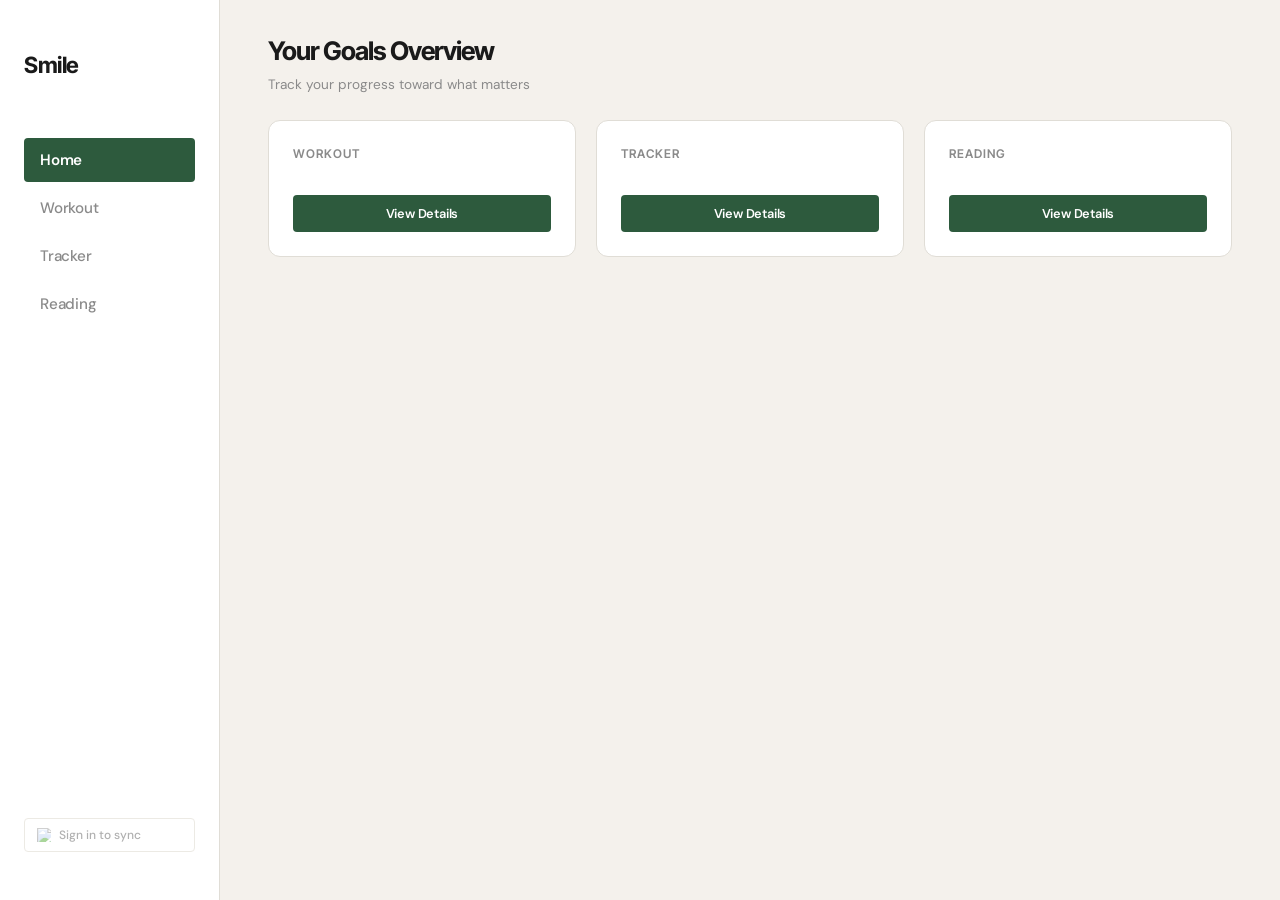
==== commit efdf4d15: "Make Smile logo the refresh button Tapping "Smile" in the sidebar now reloads the app.  Co-Authored-" ====
--- a/index.html
+++ b/index.html
@@ -581,7 +581,7 @@
     <div class="app-container">
         <!-- Left Sidebar Navigation -->
         <aside class="sidebar-nav">
-            <div class="sidebar-brand">Smile <button class="refresh-btn" onclick="location.reload()" title="Refresh">↻</button></div>
+            <div class="sidebar-brand" onclick="location.reload()" style="cursor:pointer;" title="Tap to refresh">Smile</div>
             <nav class="sidebar-menu">
                 <button class="sidebar-btn active" data-page="home">Home</button>
                 <button class="sidebar-btn" data-page="workout">Workout</button>
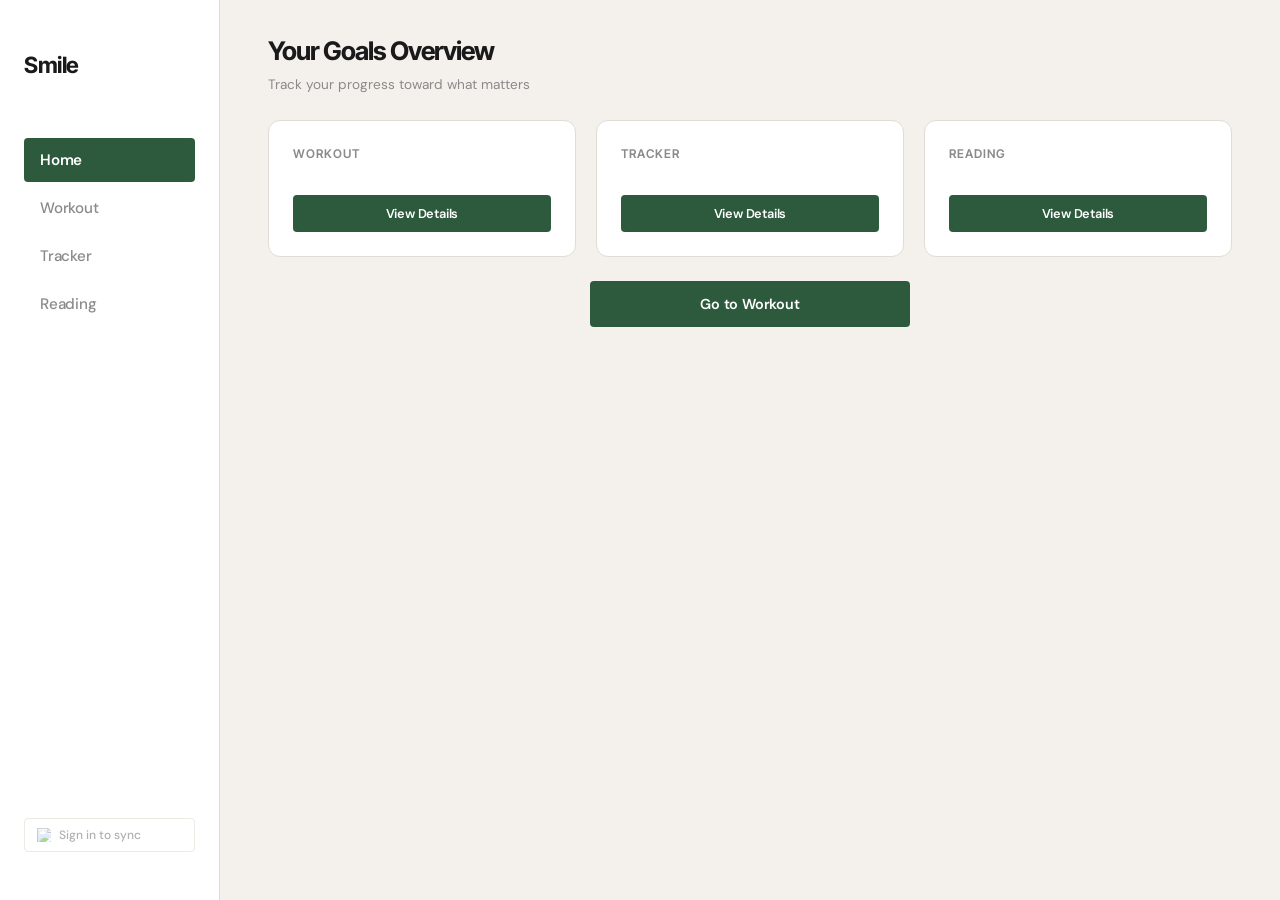
==== commit f6d5e480: "Add enhanced workout page with custom exercises and Firebase Hosting config - Add full workout exerc" ====
--- a/index.html
+++ b/index.html
@@ -574,6 +574,74 @@
 .sync-dot {
     width: 5px; height: 5px; background: var(--primary-accent);
     border-radius: 50%; display: inline-block;
+}
+
+.add-exercise-section { border: 2px dashed var(--border-color); background: var(--bg-surface); }
+.add-exercise-section:hover { border-color: var(--primary-accent); }
+
+.exercise-preview-details {
+    background: var(--bg-main); border: 1px solid var(--border-color);
+    border-radius: var(--radius-sm); padding: 1rem; margin-top: 0.5rem;
+}
+
+.exercise-detail-row {
+    display: flex; justify-content: space-between; align-items: center;
+    padding: 0.35rem 0; border-bottom: 1px solid var(--border-light);
+    font-size: 0.85rem;
+}
+.exercise-detail-row:last-child { border-bottom: none; }
+.exercise-detail-label { color: var(--text-secondary); font-weight: 500; font-size: 0.75rem; text-transform: uppercase; letter-spacing: 0.3px; }
+.exercise-detail-value { color: var(--text-primary); font-weight: 600; font-family: 'Inter Tight', sans-serif; }
+
+.custom-exercise-card {
+    background: var(--bg-card); border: 1px solid var(--border-color);
+    border-radius: var(--radius-lg); padding: 1.75rem;
+    transition: border-color 0.2s ease; position: relative;
+}
+.custom-exercise-card:hover { border-color: var(--text-tertiary); }
+
+.custom-card-top { display: flex; justify-content: space-between; align-items: start; margin-bottom: 0.75rem; }
+
+.exercise-meta { display: flex; gap: 0.5rem; flex-wrap: wrap; margin-bottom: 1rem; }
+.exercise-tag {
+    display: inline-flex; align-items: center; gap: 0.25rem;
+    background: var(--bg-surface); color: var(--text-secondary);
+    padding: 0.25rem 0.6rem; border-radius: var(--radius-sm);
+    font-size: 0.7rem; font-weight: 600; font-family: 'Inter Tight', sans-serif;
+    letter-spacing: 0.2px; border: 1px solid var(--border-light);
+}
+.exercise-tag.muscle { background: rgba(45, 90, 61, 0.08); color: var(--primary-accent); border-color: rgba(45, 90, 61, 0.15); }
+.exercise-tag.equipment { background: rgba(224, 122, 58, 0.08); color: var(--accent-pop); border-color: rgba(224, 122, 58, 0.15); }
+
+.exercise-notes {
+    background: var(--bg-surface); border-left: 3px solid var(--primary-accent);
+    padding: 0.5rem 0.75rem; border-radius: 0 var(--radius-sm) var(--radius-sm) 0;
+    font-size: 0.8rem; color: var(--text-secondary); margin-bottom: 1rem;
+    font-style: italic;
+}
+
+.exercise-specs {
+    display: grid; grid-template-columns: repeat(3, 1fr); gap: 0.5rem; margin-bottom: 1rem;
+}
+.spec-item {
+    text-align: center; background: var(--bg-surface); border-radius: var(--radius-sm);
+    padding: 0.5rem 0.25rem; border: 1px solid var(--border-light);
+}
+.spec-label { font-size: 0.65rem; color: var(--text-tertiary); text-transform: uppercase; letter-spacing: 0.3px; font-weight: 600; }
+.spec-value { font-size: 0.95rem; color: var(--text-primary); font-weight: 700; font-family: 'Inter Tight', sans-serif; }
+
+.btn-remove {
+    background: none; border: 1px solid var(--border-color); color: var(--text-tertiary);
+    font-size: 0.65rem; font-weight: 500; padding: 0.25rem 0.5rem;
+    border-radius: var(--radius-sm); cursor: pointer; font-family: 'DM Sans', sans-serif;
+    transition: all 0.2s;
+}
+.btn-remove:hover { color: #c0392b; border-color: #c0392b; }
+
+#custom-exercises-container h2 {
+    font-family: 'Inter Tight', sans-serif; font-size: 0.75rem;
+    color: var(--text-secondary); margin-bottom: 1rem; font-weight: 600;
+    text-transform: uppercase; letter-spacing: 1px;
 }
     </style>
 </head>
@@ -637,6 +705,10 @@
                         <button class="card-link-btn" onclick="goToPage('reading')">View Details</button>
                     </div>
                 </div>
+
+                <div style="margin-top: 1.5rem; text-align: center;">
+                    <button class="card-link-btn" onclick="goToPage('workout')" style="max-width: 320px; margin: 0 auto; display: block; padding: 0.85rem 2rem; font-size: 0.9rem;">Go to Workout</button>
+                </div>
             </div>
 
             <!-- WORKOUT PAGE -->
@@ -766,9 +838,9 @@
 
                         <div class="workout-card">
                             <h3>Half Marathon</h3>
-                            <span class="exercise-goal">August 31, 2026</span>
-                            <div class="input-group">
-                                <label>Miles Completed</label>
+                            <span class="exercise-goal">21km — August 31, 2026</span>
+                            <div class="input-group">
+                                <label>Longest Run (km)</label>
                                 <input type="number" id="marathon-distance" placeholder="0" step="0.1">
                             </div>
                             <div class="input-group">
@@ -778,6 +850,30 @@
                             <button class="btn-primary" onclick="saveWorkoutData('marathon')">Save</button>
                             <div id="marathon-display" class="progress-display"></div>
                         </div>
+                    </div>
+
+                    <!-- Add Exercise Section -->
+                    <div class="workout-card add-exercise-section">
+                        <div class="card-header">
+                            <h3>Add Exercise</h3>
+                        </div>
+                        <div class="card-content">
+                            <div class="input-group">
+                                <label>Select Exercise</label>
+                                <select id="exercise-select">
+                                    <option value="">— Choose an exercise —</option>
+                                </select>
+                            </div>
+                            <div id="exercise-preview" style="display:none;">
+                                <div class="exercise-preview-details"></div>
+                            </div>
+                            <button class="btn-primary" onclick="addCustomExercise()">Add to Workout</button>
+                        </div>
+                    </div>
+
+                    <!-- Custom Exercises Grid -->
+                    <div id="custom-exercises-container">
+                        <div id="custom-exercises-grid" class="exercises-grid"></div>
                     </div>
                 </div>
             </div>
@@ -1064,19 +1160,20 @@
     const snapshot = await dbRef.once('value');
     const cloudData = snapshot.val();
     if (cloudData) {
-        // Cloud data exists — use it (overwrite local)
         if (cloudData.workout) localStorage.setItem('workout', JSON.stringify(cloudData.workout));
         if (cloudData.trades) localStorage.setItem('trades', JSON.stringify(cloudData.trades));
         if (cloudData.reading) localStorage.setItem('reading', JSON.stringify(cloudData.reading));
+        if (cloudData.customExercises) localStorage.setItem('customExercises', JSON.stringify(cloudData.customExercises));
     } else {
-        // No cloud data — push local data up
         const workout = getData('workout');
         const trades = getData('trades');
         const reading = getData('reading');
+        const customExercises = getData('customExercises');
         const upload = {};
         if (workout) upload.workout = workout;
         if (trades) upload.trades = trades;
         if (reading) upload.reading = reading;
+        if (customExercises) upload.customExercises = customExercises;
         if (Object.keys(upload).length > 0) await dbRef.set(upload);
     }
     refreshAllViews();
@@ -1090,6 +1187,7 @@
         if (data.workout) localStorage.setItem('workout', JSON.stringify(data.workout));
         if (data.trades) localStorage.setItem('trades', JSON.stringify(data.trades));
         if (data.reading) localStorage.setItem('reading', JSON.stringify(data.reading));
+        if (data.customExercises) localStorage.setItem('customExercises', JSON.stringify(data.customExercises));
         refreshAllViews();
     });
 }
@@ -1143,7 +1241,7 @@
     bench: { weight: 40, reps: 8, unit: 'kg' },
     lat: { weight: 100, reps: 8, unit: 'kg' },
     squat: { weight: 80, reps: 8, unit: 'kg' },
-    marathon: { goal: 13.1, unit: 'miles', goalDate: '2026-08-31' }
+    marathon: { goal: 21, unit: 'km', goalDate: '2026-08-31' }
 };
 
 function saveWorkoutData(exercise) {
@@ -1191,8 +1289,8 @@
         const distance = parseFloat(workout.marathon.distance);
         const goal = workoutGoals.marathon.goal;
         const daysLeft = calculateDaysLeft('2026-08-31');
-        const status = distance >= goal ? '✓ Goal achieved!' : `${(goal - distance).toFixed(1)} miles away`;
-        document.getElementById('marathon-display').textContent = `${distance} miles (${status}) - ${daysLeft} days until deadline`;
+        const status = distance >= goal ? '✓ Goal achieved!' : `${(goal - distance).toFixed(1)}km away`;
+        document.getElementById('marathon-display').textContent = `${distance}km (${status}) - ${daysLeft} days until deadline`;
         document.getElementById('marathon-display').className = distance >= goal ? 'progress-display achieved' : 'progress-display';
     }
 }
@@ -1357,8 +1455,8 @@
     });
     if (workout.marathon) {
         const distance = parseFloat(workout.marathon.distance);
-        const pct = Math.min(Math.round((distance / 13.1) * 100), 100);
-        summaryHTML += `<div class="goal-item"><span class="goal-item-name">Half Marathon</span><span class="goal-item-current">${distance}mi</span><span class="goal-item-goal">13.1mi</span><span class="goal-item-pct">${pct}%</span></div>`;
+        const pct = Math.min(Math.round((distance / 21) * 100), 100);
+        summaryHTML += `<div class="goal-item"><span class="goal-item-name">Half Marathon</span><span class="goal-item-current">${distance}km</span><span class="goal-item-goal">21km</span><span class="goal-item-pct">${pct}%</span></div>`;
     }
     summaryHTML += `<div class="countdown-section"><div class="countdown-text">September 1st • ${daysLeft} days left</div></div>`;
     summaryDiv.innerHTML = summaryHTML;
@@ -1383,6 +1481,205 @@
 window.addEventListener('load', () => {
     document.querySelectorAll('input[type="date"]:not([value])').forEach(input => { input.value = today; });
 });
+
+// ====== EXERCISE CATALOG ======
+const exerciseCatalog = [
+    { id: 'tricep-pulldown', name: 'Tricep Pulldown', muscle: 'Triceps', equipment: 'Cable Machine', sets: 3, reps: 3, rest: '90s', goalWeight: 45, unit: 'kg', notes: '' },
+    { id: 'bicep-curls', name: 'Bicep Curls', muscle: 'Biceps', equipment: 'Dumbbells', sets: 3, reps: 3, rest: '60s', goalWeight: 20, unit: 'kg', notes: 'Focus on proper form' },
+    { id: 'shoulder-press', name: 'Shoulder Press', muscle: 'Shoulders', equipment: 'Dumbbells', sets: 3, reps: 10, rest: '90s', goalWeight: 30, unit: 'kg', notes: '' },
+    { id: 'cable-rows', name: 'Cable Rows', muscle: 'Back', equipment: 'Cable Machine', sets: 3, reps: 10, rest: '90s', goalWeight: 60, unit: 'kg', notes: '' },
+    { id: 'leg-press', name: 'Leg Press', muscle: 'Legs', equipment: 'Leg Press Machine', sets: 4, reps: 10, rest: '120s', goalWeight: 120, unit: 'kg', notes: '' },
+    { id: 'chest-fly', name: 'Chest Fly', muscle: 'Chest', equipment: 'Cable Machine', sets: 3, reps: 12, rest: '60s', goalWeight: 20, unit: 'kg', notes: '' },
+    { id: 'lateral-raise', name: 'Lateral Raise', muscle: 'Shoulders', equipment: 'Dumbbells', sets: 3, reps: 15, rest: '45s', goalWeight: 12, unit: 'kg', notes: '' },
+    { id: 'face-pulls', name: 'Face Pulls', muscle: 'Rear Delts', equipment: 'Cable Machine', sets: 3, reps: 15, rest: '45s', goalWeight: 25, unit: 'kg', notes: '' },
+    { id: 'hammer-curls', name: 'Hammer Curls', muscle: 'Biceps', equipment: 'Dumbbells', sets: 3, reps: 10, rest: '60s', goalWeight: 18, unit: 'kg', notes: '' },
+    { id: 'tricep-dips-machine', name: 'Tricep Dip Machine', muscle: 'Triceps', equipment: 'Dip Machine', sets: 3, reps: 10, rest: '60s', goalWeight: 50, unit: 'kg', notes: '' },
+    { id: 'calf-raises', name: 'Calf Raises', muscle: 'Calves', equipment: 'Smith Machine', sets: 4, reps: 15, rest: '45s', goalWeight: 60, unit: 'kg', notes: '' },
+    { id: 'deadlift', name: 'Deadlift', muscle: 'Back / Legs', equipment: 'Barbell', sets: 3, reps: 5, rest: '180s', goalWeight: 100, unit: 'kg', notes: '' },
+    { id: 'overhead-tricep', name: 'Overhead Tricep Extension', muscle: 'Triceps', equipment: 'Dumbbell', sets: 3, reps: 12, rest: '60s', goalWeight: 20, unit: 'kg', notes: '' },
+    { id: 'preacher-curl', name: 'Preacher Curl', muscle: 'Biceps', equipment: 'EZ Bar', sets: 3, reps: 10, rest: '60s', goalWeight: 25, unit: 'kg', notes: '' },
+    { id: 'leg-curl', name: 'Leg Curl', muscle: 'Hamstrings', equipment: 'Machine', sets: 3, reps: 12, rest: '60s', goalWeight: 45, unit: 'kg', notes: '' },
+    { id: 'leg-extension', name: 'Leg Extension', muscle: 'Quads', equipment: 'Machine', sets: 3, reps: 12, rest: '60s', goalWeight: 50, unit: 'kg', notes: '' }
+];
+
+const defaultExerciseIds = ['tricep-pulldown', 'bicep-curls'];
+
+function getCustomExercises() {
+    return getData('customExercises') || [];
+}
+
+function initCustomExercises() {
+    const existing = getCustomExercises();
+    if (existing.length === 0) {
+        const defaults = defaultExerciseIds.map(id => {
+            const cat = exerciseCatalog.find(e => e.id === id);
+            return { ...cat, currentWeight: null, currentReps: null, lastDate: null };
+        });
+        setData('customExercises', defaults);
+    }
+    populateExerciseDropdown();
+    renderCustomExercises();
+}
+
+function populateExerciseDropdown() {
+    const select = document.getElementById('exercise-select');
+    if (!select) return;
+    const custom = getCustomExercises();
+    const addedIds = custom.map(e => e.id);
+    select.innerHTML = '<option value="">— Choose an exercise —</option>';
+    exerciseCatalog.forEach(ex => {
+        if (!addedIds.includes(ex.id)) {
+            const opt = document.createElement('option');
+            opt.value = ex.id;
+            opt.textContent = `${ex.name} (${ex.muscle})`;
+            select.appendChild(opt);
+        }
+    });
+    select.onchange = () => {
+        const preview = document.getElementById('exercise-preview');
+        const id = select.value;
+        if (!id) { preview.style.display = 'none'; return; }
+        const ex = exerciseCatalog.find(e => e.id === id);
+        preview.style.display = 'block';
+        preview.querySelector('.exercise-preview-details').innerHTML = `
+            <div class="exercise-detail-row"><span class="exercise-detail-label">Muscle Group</span><span class="exercise-detail-value">${ex.muscle}</span></div>
+            <div class="exercise-detail-row"><span class="exercise-detail-label">Equipment</span><span class="exercise-detail-value">${ex.equipment}</span></div>
+            <div class="exercise-detail-row"><span class="exercise-detail-label">Sets × Reps</span><span class="exercise-detail-value">${ex.sets} × ${ex.reps}</span></div>
+            <div class="exercise-detail-row"><span class="exercise-detail-label">Rest</span><span class="exercise-detail-value">${ex.rest}</span></div>
+            <div class="exercise-detail-row"><span class="exercise-detail-label">Goal Weight</span><span class="exercise-detail-value">${ex.goalWeight}${ex.unit}</span></div>
+            ${ex.notes ? `<div class="exercise-detail-row"><span class="exercise-detail-label">Notes</span><span class="exercise-detail-value">${ex.notes}</span></div>` : ''}
+        `;
+    };
+}
+
+function addCustomExercise() {
+    const select = document.getElementById('exercise-select');
+    const id = select.value;
+    if (!id) { alert('Please select an exercise'); return; }
+    const cat = exerciseCatalog.find(e => e.id === id);
+    const custom = getCustomExercises();
+    custom.push({ ...cat, currentWeight: null, currentReps: null, lastDate: null });
+    setData('customExercises', custom);
+    document.getElementById('exercise-preview').style.display = 'none';
+    populateExerciseDropdown();
+    renderCustomExercises();
+}
+
+function removeCustomExercise(id) {
+    let custom = getCustomExercises();
+    custom = custom.filter(e => e.id !== id);
+    setData('customExercises', custom);
+    populateExerciseDropdown();
+    renderCustomExercises();
+}
+
+function saveCustomExercise(id) {
+    const weightInput = document.getElementById(`custom-${id}-weight`);
+    const repsInput = document.getElementById(`custom-${id}-reps`);
+    const dateInput = document.getElementById(`custom-${id}-date`);
+    const weight = weightInput ? weightInput.value : '';
+    const reps = repsInput ? repsInput.value : '';
+    const date = dateInput ? dateInput.value : '';
+    if (!weight || !reps || !date) { alert('Please fill in all fields'); return; }
+    let custom = getCustomExercises();
+    const idx = custom.findIndex(e => e.id === id);
+    if (idx !== -1) {
+        custom[idx].currentWeight = parseFloat(weight);
+        custom[idx].currentReps = parseInt(reps);
+        custom[idx].lastDate = date;
+        setData('customExercises', custom);
+        renderCustomExercises();
+        alert('Exercise data saved!');
+    }
+}
+
+function renderCustomExercises() {
+    const container = document.getElementById('custom-exercises-grid');
+    if (!container) return;
+    const custom = getCustomExercises();
+    if (custom.length === 0) {
+        container.innerHTML = '<p class="empty-state">No custom exercises added yet. Use the dropdown above to add exercises.</p>';
+        return;
+    }
+    container.innerHTML = custom.map(ex => {
+        const hasProgress = ex.currentWeight !== null && ex.currentReps !== null;
+        const goalMet = hasProgress && ex.currentWeight >= ex.goalWeight && ex.currentReps >= ex.reps;
+        const progressText = hasProgress
+            ? `${ex.currentWeight}${ex.unit} × ${ex.currentReps} reps ${goalMet ? '✓ Goal achieved!' : '— In progress'} • Last: ${formatDate(ex.lastDate)}`
+            : 'No progress logged yet';
+        const progressClass = goalMet ? 'progress-display achieved' : 'progress-display';
+        return `
+        <div class="custom-exercise-card">
+            <div class="custom-card-top">
+                <h3 style="font-family:'Inter Tight',sans-serif; font-size:1rem; font-weight:600; margin:0;">${ex.name}</h3>
+                <button class="btn-remove" onclick="removeCustomExercise('${ex.id}')">Remove</button>
+            </div>
+            <div class="exercise-meta">
+                <span class="exercise-tag muscle">${ex.muscle}</span>
+                <span class="exercise-tag equipment">${ex.equipment}</span>
+            </div>
+            ${ex.notes ? `<div class="exercise-notes">${ex.notes}</div>` : ''}
+            <div class="exercise-specs">
+                <div class="spec-item"><div class="spec-label">Sets</div><div class="spec-value">${ex.sets}</div></div>
+                <div class="spec-item"><div class="spec-label">Goal Reps</div><div class="spec-value">${ex.reps}</div></div>
+                <div class="spec-item"><div class="spec-label">Rest</div><div class="spec-value">${ex.rest}</div></div>
+            </div>
+            <span class="exercise-goal">Goal: ${ex.goalWeight}${ex.unit} × ${ex.reps} reps</span>
+            <div class="input-group" style="margin-top:0.5rem;">
+                <label>Current Weight (${ex.unit})</label>
+                <input type="number" id="custom-${ex.id}-weight" placeholder="0" step="0.5" value="${hasProgress ? ex.currentWeight : ''}">
+            </div>
+            <div class="input-group">
+                <label>Reps</label>
+                <input type="number" id="custom-${ex.id}-reps" placeholder="0" value="${hasProgress ? ex.currentReps : ''}">
+            </div>
+            <div class="input-group">
+                <label>Date</label>
+                <input type="date" id="custom-${ex.id}-date" value="${ex.lastDate || today}">
+            </div>
+            <button class="btn-primary" onclick="saveCustomExercise('${ex.id}')" style="margin-top:0.75rem;">Save</button>
+            <div class="${progressClass}">${progressText}</div>
+        </div>`;
+    }).join('');
+}
+
+// Update refreshAllViews to include custom exercises
+const _origRefreshAllViews = refreshAllViews;
+refreshAllViews = function() {
+    _origRefreshAllViews();
+    initCustomExercises();
+};
+
+// Update goToPage to refresh custom exercises on workout page
+const _origGoToPage = goToPage;
+goToPage = function(pageName) {
+    _origGoToPage(pageName);
+    if (pageName === 'workout') initCustomExercises();
+};
+
+// Also include custom exercises in the home page workout summary
+const _origUpdateWorkoutSummary = updateWorkoutSummary;
+updateWorkoutSummary = function() {
+    _origUpdateWorkoutSummary();
+    const custom = getCustomExercises();
+    const summaryDiv = document.getElementById('home-workout-summary');
+    const countdown = summaryDiv.querySelector('.countdown-section');
+    custom.forEach(ex => {
+        if (ex.currentWeight !== null && ex.currentReps !== null) {
+            const weightPct = ex.goalWeight > 0 ? (ex.currentWeight / ex.goalWeight) * 100 : 0;
+            const repsPct = ex.reps > 0 ? (ex.currentReps / ex.reps) * 100 : 0;
+            const pct = Math.min(Math.round((weightPct + repsPct) / 2), 100);
+            const row = document.createElement('div');
+            row.className = 'goal-item';
+            row.innerHTML = `<span class="goal-item-name">${ex.name}</span><span class="goal-item-current">${ex.currentWeight}${ex.unit}, ${ex.currentReps} Reps</span><span class="goal-item-goal">${ex.goalWeight}${ex.unit}, ${ex.reps} Reps</span><span class="goal-item-pct">${pct}%</span>`;
+            if (countdown) summaryDiv.insertBefore(row, countdown);
+            else summaryDiv.appendChild(row);
+        }
+    });
+};
+
+// Initialize on load
+document.addEventListener('DOMContentLoaded', () => { initCustomExercises(); });
     </script>
 </body>
 </html>
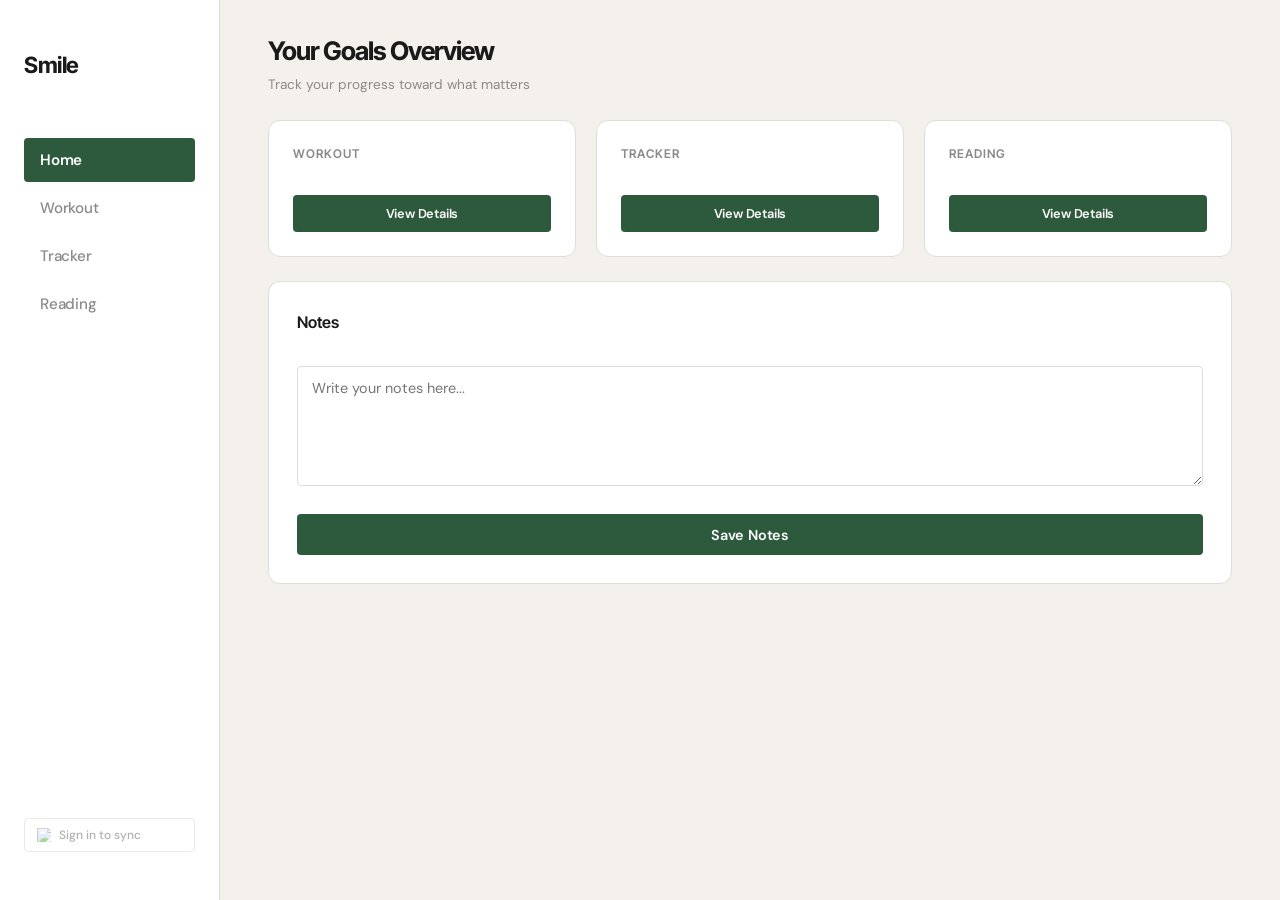
==== commit e0d94941: "Move notes to homepage, remove Go to Workout button, use full exercise names - Notes section moved f" ====
--- a/index.html
+++ b/index.html
@@ -576,73 +576,23 @@
     border-radius: 50%; display: inline-block;
 }
 
-.add-exercise-section { border: 2px dashed var(--border-color); background: var(--bg-surface); }
-.add-exercise-section:hover { border-color: var(--primary-accent); }
-
-.exercise-preview-details {
-    background: var(--bg-main); border: 1px solid var(--border-color);
-    border-radius: var(--radius-sm); padding: 1rem; margin-top: 0.5rem;
-}
-
-.exercise-detail-row {
+.exercise-history { margin-top: 0.5rem; }
+.history-toggle {
+    background: none; border: 1px solid var(--border-color); color: var(--text-tertiary);
+    font-size: 0.7rem; font-weight: 500; padding: 0.35rem 0.75rem;
+    border-radius: var(--radius-sm); cursor: pointer; font-family: 'DM Sans', sans-serif;
+    transition: all 0.2s; width: 100%;
+}
+.history-toggle:hover { color: var(--text-primary); border-color: var(--text-secondary); }
+.history-list { margin-top: 0.5rem; }
+.history-entry {
     display: flex; justify-content: space-between; align-items: center;
-    padding: 0.35rem 0; border-bottom: 1px solid var(--border-light);
-    font-size: 0.85rem;
-}
-.exercise-detail-row:last-child { border-bottom: none; }
-.exercise-detail-label { color: var(--text-secondary); font-weight: 500; font-size: 0.75rem; text-transform: uppercase; letter-spacing: 0.3px; }
-.exercise-detail-value { color: var(--text-primary); font-weight: 600; font-family: 'Inter Tight', sans-serif; }
-
-.custom-exercise-card {
-    background: var(--bg-card); border: 1px solid var(--border-color);
-    border-radius: var(--radius-lg); padding: 1.75rem;
-    transition: border-color 0.2s ease; position: relative;
-}
-.custom-exercise-card:hover { border-color: var(--text-tertiary); }
-
-.custom-card-top { display: flex; justify-content: space-between; align-items: start; margin-bottom: 0.75rem; }
-
-.exercise-meta { display: flex; gap: 0.5rem; flex-wrap: wrap; margin-bottom: 1rem; }
-.exercise-tag {
-    display: inline-flex; align-items: center; gap: 0.25rem;
-    background: var(--bg-surface); color: var(--text-secondary);
-    padding: 0.25rem 0.6rem; border-radius: var(--radius-sm);
-    font-size: 0.7rem; font-weight: 600; font-family: 'Inter Tight', sans-serif;
-    letter-spacing: 0.2px; border: 1px solid var(--border-light);
-}
-.exercise-tag.muscle { background: rgba(45, 90, 61, 0.08); color: var(--primary-accent); border-color: rgba(45, 90, 61, 0.15); }
-.exercise-tag.equipment { background: rgba(224, 122, 58, 0.08); color: var(--accent-pop); border-color: rgba(224, 122, 58, 0.15); }
-
-.exercise-notes {
-    background: var(--bg-surface); border-left: 3px solid var(--primary-accent);
-    padding: 0.5rem 0.75rem; border-radius: 0 var(--radius-sm) var(--radius-sm) 0;
-    font-size: 0.8rem; color: var(--text-secondary); margin-bottom: 1rem;
-    font-style: italic;
-}
-
-.exercise-specs {
-    display: grid; grid-template-columns: repeat(3, 1fr); gap: 0.5rem; margin-bottom: 1rem;
-}
-.spec-item {
-    text-align: center; background: var(--bg-surface); border-radius: var(--radius-sm);
-    padding: 0.5rem 0.25rem; border: 1px solid var(--border-light);
-}
-.spec-label { font-size: 0.65rem; color: var(--text-tertiary); text-transform: uppercase; letter-spacing: 0.3px; font-weight: 600; }
-.spec-value { font-size: 0.95rem; color: var(--text-primary); font-weight: 700; font-family: 'Inter Tight', sans-serif; }
-
-.btn-remove {
-    background: none; border: 1px solid var(--border-color); color: var(--text-tertiary);
-    font-size: 0.65rem; font-weight: 500; padding: 0.25rem 0.5rem;
-    border-radius: var(--radius-sm); cursor: pointer; font-family: 'DM Sans', sans-serif;
-    transition: all 0.2s;
-}
-.btn-remove:hover { color: #c0392b; border-color: #c0392b; }
-
-#custom-exercises-container h2 {
-    font-family: 'Inter Tight', sans-serif; font-size: 0.75rem;
-    color: var(--text-secondary); margin-bottom: 1rem; font-weight: 600;
-    text-transform: uppercase; letter-spacing: 1px;
-}
+    padding: 0.4rem 0; border-bottom: 1px solid var(--border-light);
+    font-size: 0.8rem;
+}
+.history-entry:last-child { border-bottom: none; }
+.history-date { color: var(--text-tertiary); font-size: 0.75rem; }
+.history-value { color: var(--text-primary); font-weight: 600; font-family: 'Inter Tight', sans-serif; font-size: 0.8rem; }
     </style>
 </head>
 <body>
@@ -706,8 +656,16 @@
                     </div>
                 </div>
 
-                <div style="margin-top: 1.5rem; text-align: center;">
-                    <button class="card-link-btn" onclick="goToPage('workout')" style="max-width: 320px; margin: 0 auto; display: block; padding: 0.85rem 2rem; font-size: 0.9rem;">Go to Workout</button>
+                <!-- Notes Section -->
+                <div class="workout-card" style="margin-top: 1.5rem;">
+                    <div class="card-header">
+                        <h3>Notes</h3>
+                    </div>
+                    <div class="card-content">
+                        <textarea id="workout-notes" placeholder="Write your notes here..." style="width:100%; min-height:120px; padding:0.7rem 0.85rem; border:1px solid var(--border-color); border-radius:var(--radius-sm); font-size:0.9rem; font-family:'DM Sans',sans-serif; background:var(--bg-main); color:var(--text-primary); resize:vertical; transition:border-color 0.2s ease; outline:none;"></textarea>
+                        <button class="btn-primary" onclick="saveWorkoutNotes()" style="margin-top:0.75rem;">Save Notes</button>
+                        <div id="notes-display" class="progress-display" style="display:none;"></div>
+                    </div>
                 </div>
             </div>
 
@@ -758,6 +716,7 @@
                             </div>
                             <button class="btn-primary" onclick="saveWorkoutData('pullup')">Save</button>
                             <div id="pullup-display" class="progress-display"></div>
+                            <div id="pullup-history" class="exercise-history"></div>
                         </div>
 
                         <div class="workout-card">
@@ -777,6 +736,7 @@
                             </div>
                             <button class="btn-primary" onclick="saveWorkoutData('dips')">Save</button>
                             <div id="dips-display" class="progress-display"></div>
+                            <div id="dips-history" class="exercise-history"></div>
                         </div>
 
                         <div class="workout-card">
@@ -796,6 +756,7 @@
                             </div>
                             <button class="btn-primary" onclick="saveWorkoutData('bench')">Save</button>
                             <div id="bench-display" class="progress-display"></div>
+                            <div id="bench-history" class="exercise-history"></div>
                         </div>
 
                         <div class="workout-card">
@@ -815,6 +776,7 @@
                             </div>
                             <button class="btn-primary" onclick="saveWorkoutData('lat')">Save</button>
                             <div id="lat-display" class="progress-display"></div>
+                            <div id="lat-history" class="exercise-history"></div>
                         </div>
 
                         <div class="workout-card">
@@ -834,6 +796,47 @@
                             </div>
                             <button class="btn-primary" onclick="saveWorkoutData('squat')">Save</button>
                             <div id="squat-display" class="progress-display"></div>
+                            <div id="squat-history" class="exercise-history"></div>
+                        </div>
+
+                        <div class="workout-card">
+                            <h3>Tricep Pulldown</h3>
+                            <span class="exercise-goal">45kg × 3 reps</span>
+                            <div class="input-group">
+                                <label>Current (kg)</label>
+                                <input type="number" id="tricep-weight" placeholder="0" step="0.5">
+                            </div>
+                            <div class="input-group">
+                                <label>Reps</label>
+                                <input type="number" id="tricep-reps" placeholder="0">
+                            </div>
+                            <div class="input-group">
+                                <label>Date</label>
+                                <input type="date" id="tricep-date">
+                            </div>
+                            <button class="btn-primary" onclick="saveWorkoutData('tricep')">Save</button>
+                            <div id="tricep-display" class="progress-display"></div>
+                            <div id="tricep-history" class="exercise-history"></div>
+                        </div>
+
+                        <div class="workout-card">
+                            <h3>Bicep Curls</h3>
+                            <span class="exercise-goal">20kg × 3 reps</span>
+                            <div class="input-group">
+                                <label>Current (kg)</label>
+                                <input type="number" id="bicep-weight" placeholder="0" step="0.5">
+                            </div>
+                            <div class="input-group">
+                                <label>Reps</label>
+                                <input type="number" id="bicep-reps" placeholder="0">
+                            </div>
+                            <div class="input-group">
+                                <label>Date</label>
+                                <input type="date" id="bicep-date">
+                            </div>
+                            <button class="btn-primary" onclick="saveWorkoutData('bicep')">Save</button>
+                            <div id="bicep-display" class="progress-display"></div>
+                            <div id="bicep-history" class="exercise-history"></div>
                         </div>
 
                         <div class="workout-card">
@@ -852,29 +855,6 @@
                         </div>
                     </div>
 
-                    <!-- Add Exercise Section -->
-                    <div class="workout-card add-exercise-section">
-                        <div class="card-header">
-                            <h3>Add Exercise</h3>
-                        </div>
-                        <div class="card-content">
-                            <div class="input-group">
-                                <label>Select Exercise</label>
-                                <select id="exercise-select">
-                                    <option value="">— Choose an exercise —</option>
-                                </select>
-                            </div>
-                            <div id="exercise-preview" style="display:none;">
-                                <div class="exercise-preview-details"></div>
-                            </div>
-                            <button class="btn-primary" onclick="addCustomExercise()">Add to Workout</button>
-                        </div>
-                    </div>
-
-                    <!-- Custom Exercises Grid -->
-                    <div id="custom-exercises-container">
-                        <div id="custom-exercises-grid" class="exercises-grid"></div>
-                    </div>
                 </div>
             </div>
 
@@ -1163,17 +1143,17 @@
         if (cloudData.workout) localStorage.setItem('workout', JSON.stringify(cloudData.workout));
         if (cloudData.trades) localStorage.setItem('trades', JSON.stringify(cloudData.trades));
         if (cloudData.reading) localStorage.setItem('reading', JSON.stringify(cloudData.reading));
-        if (cloudData.customExercises) localStorage.setItem('customExercises', JSON.stringify(cloudData.customExercises));
+        if (cloudData.workoutHistory) localStorage.setItem('workoutHistory', JSON.stringify(cloudData.workoutHistory));
     } else {
         const workout = getData('workout');
         const trades = getData('trades');
         const reading = getData('reading');
-        const customExercises = getData('customExercises');
         const upload = {};
         if (workout) upload.workout = workout;
         if (trades) upload.trades = trades;
         if (reading) upload.reading = reading;
-        if (customExercises) upload.customExercises = customExercises;
+        const workoutHistory = getData('workoutHistory');
+        if (workoutHistory) upload.workoutHistory = workoutHistory;
         if (Object.keys(upload).length > 0) await dbRef.set(upload);
     }
     refreshAllViews();
@@ -1241,8 +1221,13 @@
     bench: { weight: 40, reps: 8, unit: 'kg' },
     lat: { weight: 100, reps: 8, unit: 'kg' },
     squat: { weight: 80, reps: 8, unit: 'kg' },
+    tricep: { weight: 45, reps: 3, unit: 'kg' },
+    bicep: { weight: 20, reps: 3, unit: 'kg' },
     marathon: { goal: 21, unit: 'km', goalDate: '2026-08-31' }
 };
+
+const exerciseNames = { pullup: 'Weighted Pull Up', dips: 'Weighted Dips', bench: 'Incline Bench Press', lat: 'Lat Pulldown', squat: 'Squat', tricep: 'Tricep Pulldown', bicep: 'Bicep Curls' };
+const allExercises = ['pullup', 'dips', 'bench', 'lat', 'squat', 'tricep', 'bicep'];
 
 function saveWorkoutData(exercise) {
     const data = {};
@@ -1258,8 +1243,15 @@
         data.date = document.getElementById(`${exercise}-date`).value;
     }
     if (Object.values(data).some(v => v === '')) { alert('Please fill in all fields'); return; }
+
     let workout = getData('workout') || {};
     workout[exercise] = data;
+
+    let history = getData('workoutHistory') || {};
+    if (!history[exercise]) history[exercise] = [];
+    history[exercise].push({ ...data, savedAt: Date.now() });
+    setData('workoutHistory', history);
+
     setData('workout', workout);
     displayWorkoutProgress();
     alert('Workout data saved!');
@@ -1275,7 +1267,7 @@
         document.getElementById('weight-display').textContent = `${weight}kg (${status}) - Last: ${formatDate(workout.weight.date)}`;
         document.getElementById('weight-display').className = weight <= goal ? 'progress-display achieved' : 'progress-display';
     }
-    ['pullup', 'dips', 'bench', 'lat', 'squat'].forEach(exercise => {
+    allExercises.forEach(exercise => {
         if (workout[exercise]) {
             const w = parseFloat(workout[exercise].weight);
             const r = parseInt(workout[exercise].reps);
@@ -1284,6 +1276,7 @@
             document.getElementById(`${exercise}-display`).textContent = `${w}kg × ${r} reps (${status}) - Last: ${formatDate(workout[exercise].date)}`;
             document.getElementById(`${exercise}-display`).className = (w >= goal.weight && r >= goal.reps) ? 'progress-display achieved' : 'progress-display';
         }
+        renderExerciseHistory(exercise);
     });
     if (workout.marathon) {
         const distance = parseFloat(workout.marathon.distance);
@@ -1293,6 +1286,46 @@
         document.getElementById('marathon-display').textContent = `${distance}km (${status}) - ${daysLeft} days until deadline`;
         document.getElementById('marathon-display').className = distance >= goal ? 'progress-display achieved' : 'progress-display';
     }
+    loadWorkoutNotes();
+}
+
+function renderExerciseHistory(exercise) {
+    const container = document.getElementById(`${exercise}-history`);
+    if (!container) return;
+    const history = getData('workoutHistory') || {};
+    const entries = history[exercise] || [];
+    if (entries.length === 0) { container.innerHTML = ''; return; }
+    const sorted = [...entries].sort((a, b) => (b.savedAt || 0) - (a.savedAt || 0));
+    const showAll = container.dataset.expanded === 'true';
+    const display = showAll ? sorted : sorted.slice(0, 3);
+    container.innerHTML = `
+        <button class="history-toggle" onclick="toggleHistory('${exercise}')">${showAll ? 'Hide' : 'Show'} History (${entries.length})</button>
+        ${showAll ? '<div class="history-list">' + display.map(e =>
+            `<div class="history-entry"><span class="history-value">${e.weight}kg × ${e.reps} reps</span><span class="history-date">${formatDate(e.date)}</span></div>`
+        ).join('') + '</div>' : ''}`;
+}
+
+function toggleHistory(exercise) {
+    const container = document.getElementById(`${exercise}-history`);
+    container.dataset.expanded = container.dataset.expanded === 'true' ? 'false' : 'true';
+    renderExerciseHistory(exercise);
+}
+
+function saveWorkoutNotes() {
+    const notes = document.getElementById('workout-notes').value;
+    let workout = getData('workout') || {};
+    workout.notes = notes;
+    setData('workout', workout);
+    const display = document.getElementById('notes-display');
+    display.style.display = 'block';
+    display.textContent = 'Notes saved!';
+    setTimeout(() => { display.style.display = 'none'; }, 2000);
+}
+
+function loadWorkoutNotes() {
+    const workout = getData('workout') || {};
+    const textarea = document.getElementById('workout-notes');
+    if (textarea && workout.notes) textarea.value = workout.notes;
 }
 
 function calculateDaysLeft(goalDate) {
@@ -1403,7 +1436,7 @@
 }
 
 // ====== HOME PAGE ======
-function updateHomePageSummary() { updateWorkoutSummary(); updateTrackerSummary(); updateReadingSummary(); }
+function updateHomePageSummary() { updateWorkoutSummary(); updateTrackerSummary(); updateReadingSummary(); loadWorkoutNotes(); }
 
 function updateReadingSummary() {
     const reading = getData('reading') || {};
@@ -1445,10 +1478,10 @@
         const pct = goal > 0 ? Math.min(Math.round((1 - Math.abs(weight - goal) / goal) * 100), 100) : 0;
         summaryHTML += `<div class="goal-item"><span class="goal-item-name">Weight</span><span class="goal-item-current">${weight}kg</span><span class="goal-item-goal">${goal}kg</span><span class="goal-item-pct">${Math.max(pct, 0)}%</span></div>`;
     }
-    ['pullup', 'dips', 'bench', 'lat', 'squat'].forEach(exercise => {
+    allExercises.forEach(exercise => {
         if (workout[exercise]) {
             const w = parseFloat(workout[exercise].weight), r = parseInt(workout[exercise].reps), goal = workoutGoals[exercise];
-            const name = exercise.charAt(0).toUpperCase() + exercise.slice(1);
+            const name = exerciseNames[exercise] || exercise.charAt(0).toUpperCase() + exercise.slice(1);
             const pct = Math.min(Math.round(((w / goal.weight * 100) + (r / goal.reps * 100)) / 2), 100);
             summaryHTML += `<div class="goal-item"><span class="goal-item-name">${name}</span><span class="goal-item-current">${w}kg, ${r} Reps</span><span class="goal-item-goal">${goal.weight}kg, ${goal.reps} Reps</span><span class="goal-item-pct">${pct}%</span></div>`;
         }
@@ -1482,204 +1515,6 @@
     document.querySelectorAll('input[type="date"]:not([value])').forEach(input => { input.value = today; });
 });
 
-// ====== EXERCISE CATALOG ======
-const exerciseCatalog = [
-    { id: 'tricep-pulldown', name: 'Tricep Pulldown', muscle: 'Triceps', equipment: 'Cable Machine', sets: 3, reps: 3, rest: '90s', goalWeight: 45, unit: 'kg', notes: '' },
-    { id: 'bicep-curls', name: 'Bicep Curls', muscle: 'Biceps', equipment: 'Dumbbells', sets: 3, reps: 3, rest: '60s', goalWeight: 20, unit: 'kg', notes: 'Focus on proper form' },
-    { id: 'shoulder-press', name: 'Shoulder Press', muscle: 'Shoulders', equipment: 'Dumbbells', sets: 3, reps: 10, rest: '90s', goalWeight: 30, unit: 'kg', notes: '' },
-    { id: 'cable-rows', name: 'Cable Rows', muscle: 'Back', equipment: 'Cable Machine', sets: 3, reps: 10, rest: '90s', goalWeight: 60, unit: 'kg', notes: '' },
-    { id: 'leg-press', name: 'Leg Press', muscle: 'Legs', equipment: 'Leg Press Machine', sets: 4, reps: 10, rest: '120s', goalWeight: 120, unit: 'kg', notes: '' },
-    { id: 'chest-fly', name: 'Chest Fly', muscle: 'Chest', equipment: 'Cable Machine', sets: 3, reps: 12, rest: '60s', goalWeight: 20, unit: 'kg', notes: '' },
-    { id: 'lateral-raise', name: 'Lateral Raise', muscle: 'Shoulders', equipment: 'Dumbbells', sets: 3, reps: 15, rest: '45s', goalWeight: 12, unit: 'kg', notes: '' },
-    { id: 'face-pulls', name: 'Face Pulls', muscle: 'Rear Delts', equipment: 'Cable Machine', sets: 3, reps: 15, rest: '45s', goalWeight: 25, unit: 'kg', notes: '' },
-    { id: 'hammer-curls', name: 'Hammer Curls', muscle: 'Biceps', equipment: 'Dumbbells', sets: 3, reps: 10, rest: '60s', goalWeight: 18, unit: 'kg', notes: '' },
-    { id: 'tricep-dips-machine', name: 'Tricep Dip Machine', muscle: 'Triceps', equipment: 'Dip Machine', sets: 3, reps: 10, rest: '60s', goalWeight: 50, unit: 'kg', notes: '' },
-    { id: 'calf-raises', name: 'Calf Raises', muscle: 'Calves', equipment: 'Smith Machine', sets: 4, reps: 15, rest: '45s', goalWeight: 60, unit: 'kg', notes: '' },
-    { id: 'deadlift', name: 'Deadlift', muscle: 'Back / Legs', equipment: 'Barbell', sets: 3, reps: 5, rest: '180s', goalWeight: 100, unit: 'kg', notes: '' },
-    { id: 'overhead-tricep', name: 'Overhead Tricep Extension', muscle: 'Triceps', equipment: 'Dumbbell', sets: 3, reps: 12, rest: '60s', goalWeight: 20, unit: 'kg', notes: '' },
-    { id: 'preacher-curl', name: 'Preacher Curl', muscle: 'Biceps', equipment: 'EZ Bar', sets: 3, reps: 10, rest: '60s', goalWeight: 25, unit: 'kg', notes: '' },
-    { id: 'leg-curl', name: 'Leg Curl', muscle: 'Hamstrings', equipment: 'Machine', sets: 3, reps: 12, rest: '60s', goalWeight: 45, unit: 'kg', notes: '' },
-    { id: 'leg-extension', name: 'Leg Extension', muscle: 'Quads', equipment: 'Machine', sets: 3, reps: 12, rest: '60s', goalWeight: 50, unit: 'kg', notes: '' }
-];
-
-const defaultExerciseIds = ['tricep-pulldown', 'bicep-curls'];
-
-function getCustomExercises() {
-    return getData('customExercises') || [];
-}
-
-function initCustomExercises() {
-    const existing = getCustomExercises();
-    if (existing.length === 0) {
-        const defaults = defaultExerciseIds.map(id => {
-            const cat = exerciseCatalog.find(e => e.id === id);
-            return { ...cat, currentWeight: null, currentReps: null, lastDate: null };
-        });
-        setData('customExercises', defaults);
-    }
-    populateExerciseDropdown();
-    renderCustomExercises();
-}
-
-function populateExerciseDropdown() {
-    const select = document.getElementById('exercise-select');
-    if (!select) return;
-    const custom = getCustomExercises();
-    const addedIds = custom.map(e => e.id);
-    select.innerHTML = '<option value="">— Choose an exercise —</option>';
-    exerciseCatalog.forEach(ex => {
-        if (!addedIds.includes(ex.id)) {
-            const opt = document.createElement('option');
-            opt.value = ex.id;
-            opt.textContent = `${ex.name} (${ex.muscle})`;
-            select.appendChild(opt);
-        }
-    });
-    select.onchange = () => {
-        const preview = document.getElementById('exercise-preview');
-        const id = select.value;
-        if (!id) { preview.style.display = 'none'; return; }
-        const ex = exerciseCatalog.find(e => e.id === id);
-        preview.style.display = 'block';
-        preview.querySelector('.exercise-preview-details').innerHTML = `
-            <div class="exercise-detail-row"><span class="exercise-detail-label">Muscle Group</span><span class="exercise-detail-value">${ex.muscle}</span></div>
-            <div class="exercise-detail-row"><span class="exercise-detail-label">Equipment</span><span class="exercise-detail-value">${ex.equipment}</span></div>
-            <div class="exercise-detail-row"><span class="exercise-detail-label">Sets × Reps</span><span class="exercise-detail-value">${ex.sets} × ${ex.reps}</span></div>
-            <div class="exercise-detail-row"><span class="exercise-detail-label">Rest</span><span class="exercise-detail-value">${ex.rest}</span></div>
-            <div class="exercise-detail-row"><span class="exercise-detail-label">Goal Weight</span><span class="exercise-detail-value">${ex.goalWeight}${ex.unit}</span></div>
-            ${ex.notes ? `<div class="exercise-detail-row"><span class="exercise-detail-label">Notes</span><span class="exercise-detail-value">${ex.notes}</span></div>` : ''}
-        `;
-    };
-}
-
-function addCustomExercise() {
-    const select = document.getElementById('exercise-select');
-    const id = select.value;
-    if (!id) { alert('Please select an exercise'); return; }
-    const cat = exerciseCatalog.find(e => e.id === id);
-    const custom = getCustomExercises();
-    custom.push({ ...cat, currentWeight: null, currentReps: null, lastDate: null });
-    setData('customExercises', custom);
-    document.getElementById('exercise-preview').style.display = 'none';
-    populateExerciseDropdown();
-    renderCustomExercises();
-}
-
-function removeCustomExercise(id) {
-    let custom = getCustomExercises();
-    custom = custom.filter(e => e.id !== id);
-    setData('customExercises', custom);
-    populateExerciseDropdown();
-    renderCustomExercises();
-}
-
-function saveCustomExercise(id) {
-    const weightInput = document.getElementById(`custom-${id}-weight`);
-    const repsInput = document.getElementById(`custom-${id}-reps`);
-    const dateInput = document.getElementById(`custom-${id}-date`);
-    const weight = weightInput ? weightInput.value : '';
-    const reps = repsInput ? repsInput.value : '';
-    const date = dateInput ? dateInput.value : '';
-    if (!weight || !reps || !date) { alert('Please fill in all fields'); return; }
-    let custom = getCustomExercises();
-    const idx = custom.findIndex(e => e.id === id);
-    if (idx !== -1) {
-        custom[idx].currentWeight = parseFloat(weight);
-        custom[idx].currentReps = parseInt(reps);
-        custom[idx].lastDate = date;
-        setData('customExercises', custom);
-        renderCustomExercises();
-        alert('Exercise data saved!');
-    }
-}
-
-function renderCustomExercises() {
-    const container = document.getElementById('custom-exercises-grid');
-    if (!container) return;
-    const custom = getCustomExercises();
-    if (custom.length === 0) {
-        container.innerHTML = '<p class="empty-state">No custom exercises added yet. Use the dropdown above to add exercises.</p>';
-        return;
-    }
-    container.innerHTML = custom.map(ex => {
-        const hasProgress = ex.currentWeight !== null && ex.currentReps !== null;
-        const goalMet = hasProgress && ex.currentWeight >= ex.goalWeight && ex.currentReps >= ex.reps;
-        const progressText = hasProgress
-            ? `${ex.currentWeight}${ex.unit} × ${ex.currentReps} reps ${goalMet ? '✓ Goal achieved!' : '— In progress'} • Last: ${formatDate(ex.lastDate)}`
-            : 'No progress logged yet';
-        const progressClass = goalMet ? 'progress-display achieved' : 'progress-display';
-        return `
-        <div class="custom-exercise-card">
-            <div class="custom-card-top">
-                <h3 style="font-family:'Inter Tight',sans-serif; font-size:1rem; font-weight:600; margin:0;">${ex.name}</h3>
-                <button class="btn-remove" onclick="removeCustomExercise('${ex.id}')">Remove</button>
-            </div>
-            <div class="exercise-meta">
-                <span class="exercise-tag muscle">${ex.muscle}</span>
-                <span class="exercise-tag equipment">${ex.equipment}</span>
-            </div>
-            ${ex.notes ? `<div class="exercise-notes">${ex.notes}</div>` : ''}
-            <div class="exercise-specs">
-                <div class="spec-item"><div class="spec-label">Sets</div><div class="spec-value">${ex.sets}</div></div>
-                <div class="spec-item"><div class="spec-label">Goal Reps</div><div class="spec-value">${ex.reps}</div></div>
-                <div class="spec-item"><div class="spec-label">Rest</div><div class="spec-value">${ex.rest}</div></div>
-            </div>
-            <span class="exercise-goal">Goal: ${ex.goalWeight}${ex.unit} × ${ex.reps} reps</span>
-            <div class="input-group" style="margin-top:0.5rem;">
-                <label>Current Weight (${ex.unit})</label>
-                <input type="number" id="custom-${ex.id}-weight" placeholder="0" step="0.5" value="${hasProgress ? ex.currentWeight : ''}">
-            </div>
-            <div class="input-group">
-                <label>Reps</label>
-                <input type="number" id="custom-${ex.id}-reps" placeholder="0" value="${hasProgress ? ex.currentReps : ''}">
-            </div>
-            <div class="input-group">
-                <label>Date</label>
-                <input type="date" id="custom-${ex.id}-date" value="${ex.lastDate || today}">
-            </div>
-            <button class="btn-primary" onclick="saveCustomExercise('${ex.id}')" style="margin-top:0.75rem;">Save</button>
-            <div class="${progressClass}">${progressText}</div>
-        </div>`;
-    }).join('');
-}
-
-// Update refreshAllViews to include custom exercises
-const _origRefreshAllViews = refreshAllViews;
-refreshAllViews = function() {
-    _origRefreshAllViews();
-    initCustomExercises();
-};
-
-// Update goToPage to refresh custom exercises on workout page
-const _origGoToPage = goToPage;
-goToPage = function(pageName) {
-    _origGoToPage(pageName);
-    if (pageName === 'workout') initCustomExercises();
-};
-
-// Also include custom exercises in the home page workout summary
-const _origUpdateWorkoutSummary = updateWorkoutSummary;
-updateWorkoutSummary = function() {
-    _origUpdateWorkoutSummary();
-    const custom = getCustomExercises();
-    const summaryDiv = document.getElementById('home-workout-summary');
-    const countdown = summaryDiv.querySelector('.countdown-section');
-    custom.forEach(ex => {
-        if (ex.currentWeight !== null && ex.currentReps !== null) {
-            const weightPct = ex.goalWeight > 0 ? (ex.currentWeight / ex.goalWeight) * 100 : 0;
-            const repsPct = ex.reps > 0 ? (ex.currentReps / ex.reps) * 100 : 0;
-            const pct = Math.min(Math.round((weightPct + repsPct) / 2), 100);
-            const row = document.createElement('div');
-            row.className = 'goal-item';
-            row.innerHTML = `<span class="goal-item-name">${ex.name}</span><span class="goal-item-current">${ex.currentWeight}${ex.unit}, ${ex.currentReps} Reps</span><span class="goal-item-goal">${ex.goalWeight}${ex.unit}, ${ex.reps} Reps</span><span class="goal-item-pct">${pct}%</span>`;
-            if (countdown) summaryDiv.insertBefore(row, countdown);
-            else summaryDiv.appendChild(row);
-        }
-    });
-};
-
-// Initialize on load
-document.addEventListener('DOMContentLoaded', () => { initCustomExercises(); });
     </script>
 </body>
 </html>
